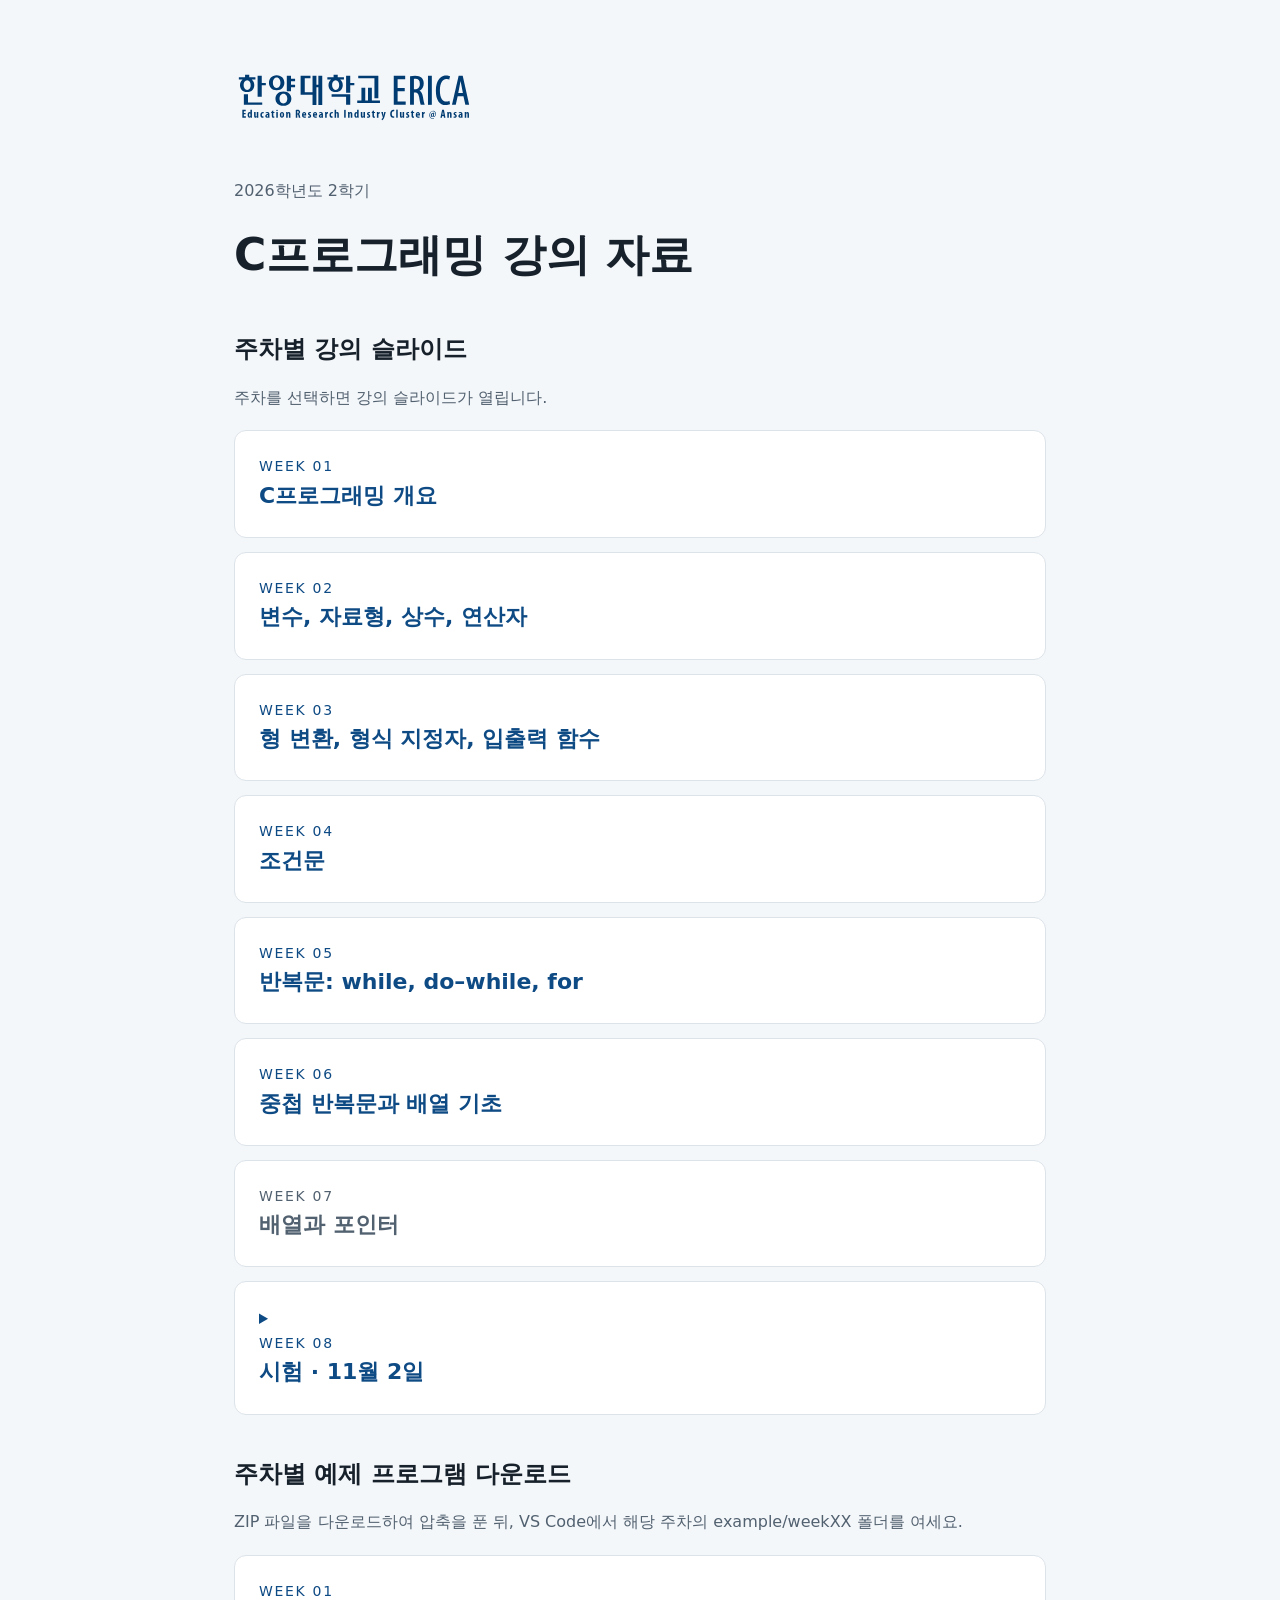
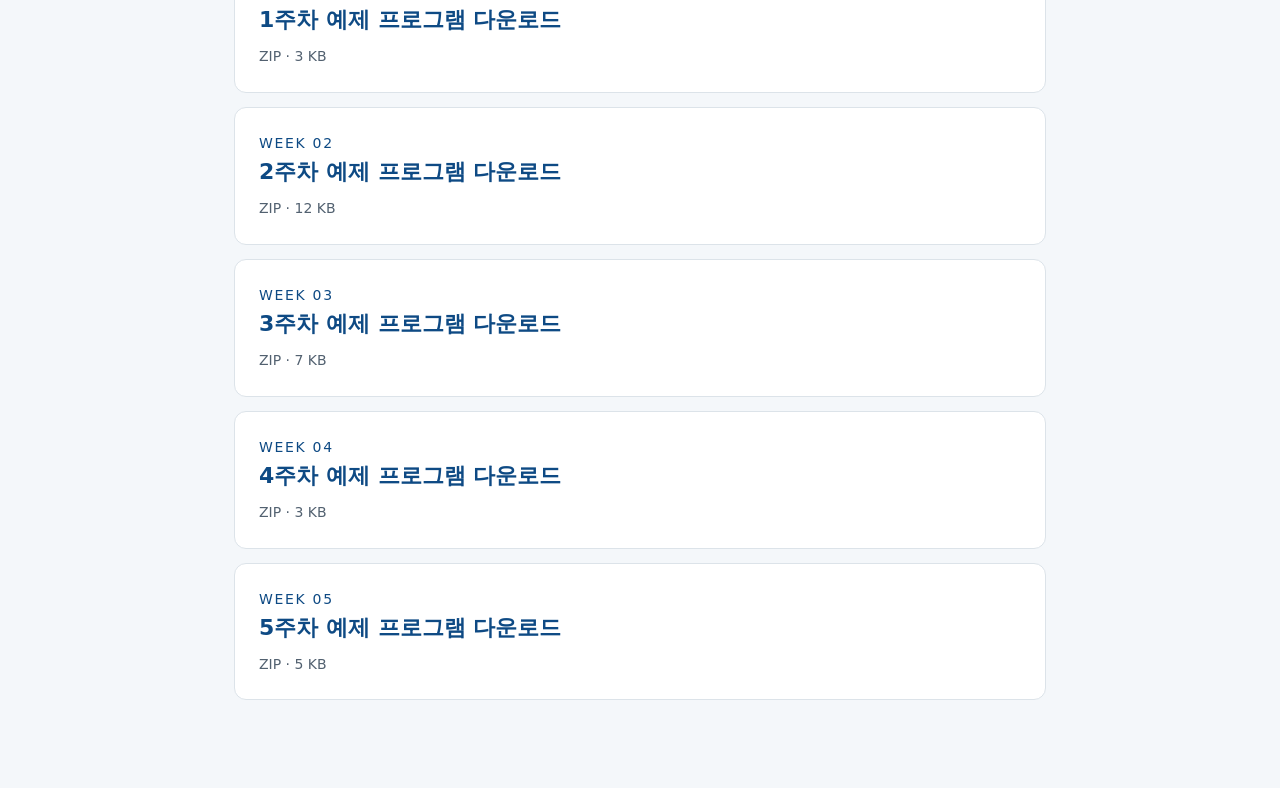
==== c-programming/index.html @ 9740628f "Publish C programming lectures through week 6" ====
<!doctype html>
<html lang="ko">
<head><meta charset="utf-8"><meta name="viewport" content="width=device-width, initial-scale=1"><title>2026학년도 2학기 C프로그래밍</title>
<style>
*{box-sizing:border-box}body{margin:0;background:#f4f7fa;color:#17212b;font-family:system-ui,sans-serif;line-height:1.6}main{max-width:860px;margin:0 auto;padding:72px 24px}img{max-width:240px;width:65%;margin-bottom:32px}h1{font-size:clamp(28px,5vw,44px);margin:8px 0}p{color:#526170}ul{list-style:none;padding:0;margin-top:36px}li{margin:14px 0}a{display:block;padding:24px;border:1px solid #dce3e9;border-radius:12px;background:white;color:#0e4a84;text-decoration:none}a:hover{border-color:#0e4a84}a:focus-visible{outline:3px solid #0e4a84;outline-offset:4px}a span{display:block;font-size:14px;letter-spacing:.12em}a strong{font-size:22px}
section{margin-top:40px}h2{font-size:24px;margin-bottom:10px}section ul{margin-top:20px}a small{display:block;color:#526170;margin-top:8px;font-size:14px}
</style></head>
<body><main><img src="./logo/HYU_logotype_ERICA_blue_kor_eng.svg" alt="한양대학교 ERICA"><p>2026학년도 2학기</p><h1>C프로그래밍 강의 자료</h1><section aria-labelledby="lectures-title"><h2 id="lectures-title">주차별 강의 슬라이드</h2><p>주차를 선택하면 강의 슬라이드가 열립니다.</p><ul><li><a href="./week01.html"><span>WEEK 01</span><strong>C프로그래밍 개요</strong></a></li>
<li><a href="./week02.html"><span>WEEK 02</span><strong>변수, 자료형, 상수, 연산자</strong></a></li>
<li><a href="./week03.html"><span>WEEK 03</span><strong>형 변환, 형식 지정자, 입출력 함수</strong></a></li>
<li><a href="./week04.html"><span>WEEK 04</span><strong>조건문</strong></a></li>
<li><a href="./week05.html"><span>WEEK 05</span><strong>반복문: while, do–while, for</strong></a></li>
<li><a href="./week06.html"><span>WEEK 06</span><strong>중첩 반복문과 배열 기초</strong></a></li><li class="upcoming-week"><div style="padding:24px;border:1px solid #dce3e9;border-radius:12px;background:white;color:#526170"><span style="display:block;font-size:14px;letter-spacing:.12em">WEEK 07</span><strong style="font-size:22px">배열과 포인터</strong></div></li>
<li class="upcoming-week"><details style="padding:24px;border:1px solid #dce3e9;border-radius:12px;background:white;color:#0e4a84"><summary style="cursor:pointer"><span style="display:block;font-size:14px;letter-spacing:.12em">WEEK 08</span><strong style="font-size:22px">시험 · 11월 2일</strong></summary><p style="margin:16px 0 0">시간: 2시 30분<br>장소: 1공학관 202호</p></details></li></ul></section><section aria-labelledby="examples-title"><h2 id="examples-title">주차별 예제 프로그램 다운로드</h2><p>ZIP 파일을 다운로드하여 압축을 푼 뒤, VS Code에서 해당 주차의 example/weekXX 폴더를 여세요.</p><ul><li><a href="./downloads/week01-examples.zip" download><span>WEEK 01</span><strong>1주차 예제 프로그램 다운로드</strong><small>ZIP · 3 KB</small></a></li>
<li><a href="./downloads/week02-examples.zip" download><span>WEEK 02</span><strong>2주차 예제 프로그램 다운로드</strong><small>ZIP · 12 KB</small></a></li>
<li><a href="./downloads/week03-examples.zip" download><span>WEEK 03</span><strong>3주차 예제 프로그램 다운로드</strong><small>ZIP · 7 KB</small></a></li>
<li><a href="./downloads/week04-examples.zip" download><span>WEEK 04</span><strong>4주차 예제 프로그램 다운로드</strong><small>ZIP · 3 KB</small></a></li>
<li><a href="./downloads/week05-examples.zip" download><span>WEEK 05</span><strong>5주차 예제 프로그램 다운로드</strong><small>ZIP · 5 KB</small></a></li></ul></section></main></body></html>
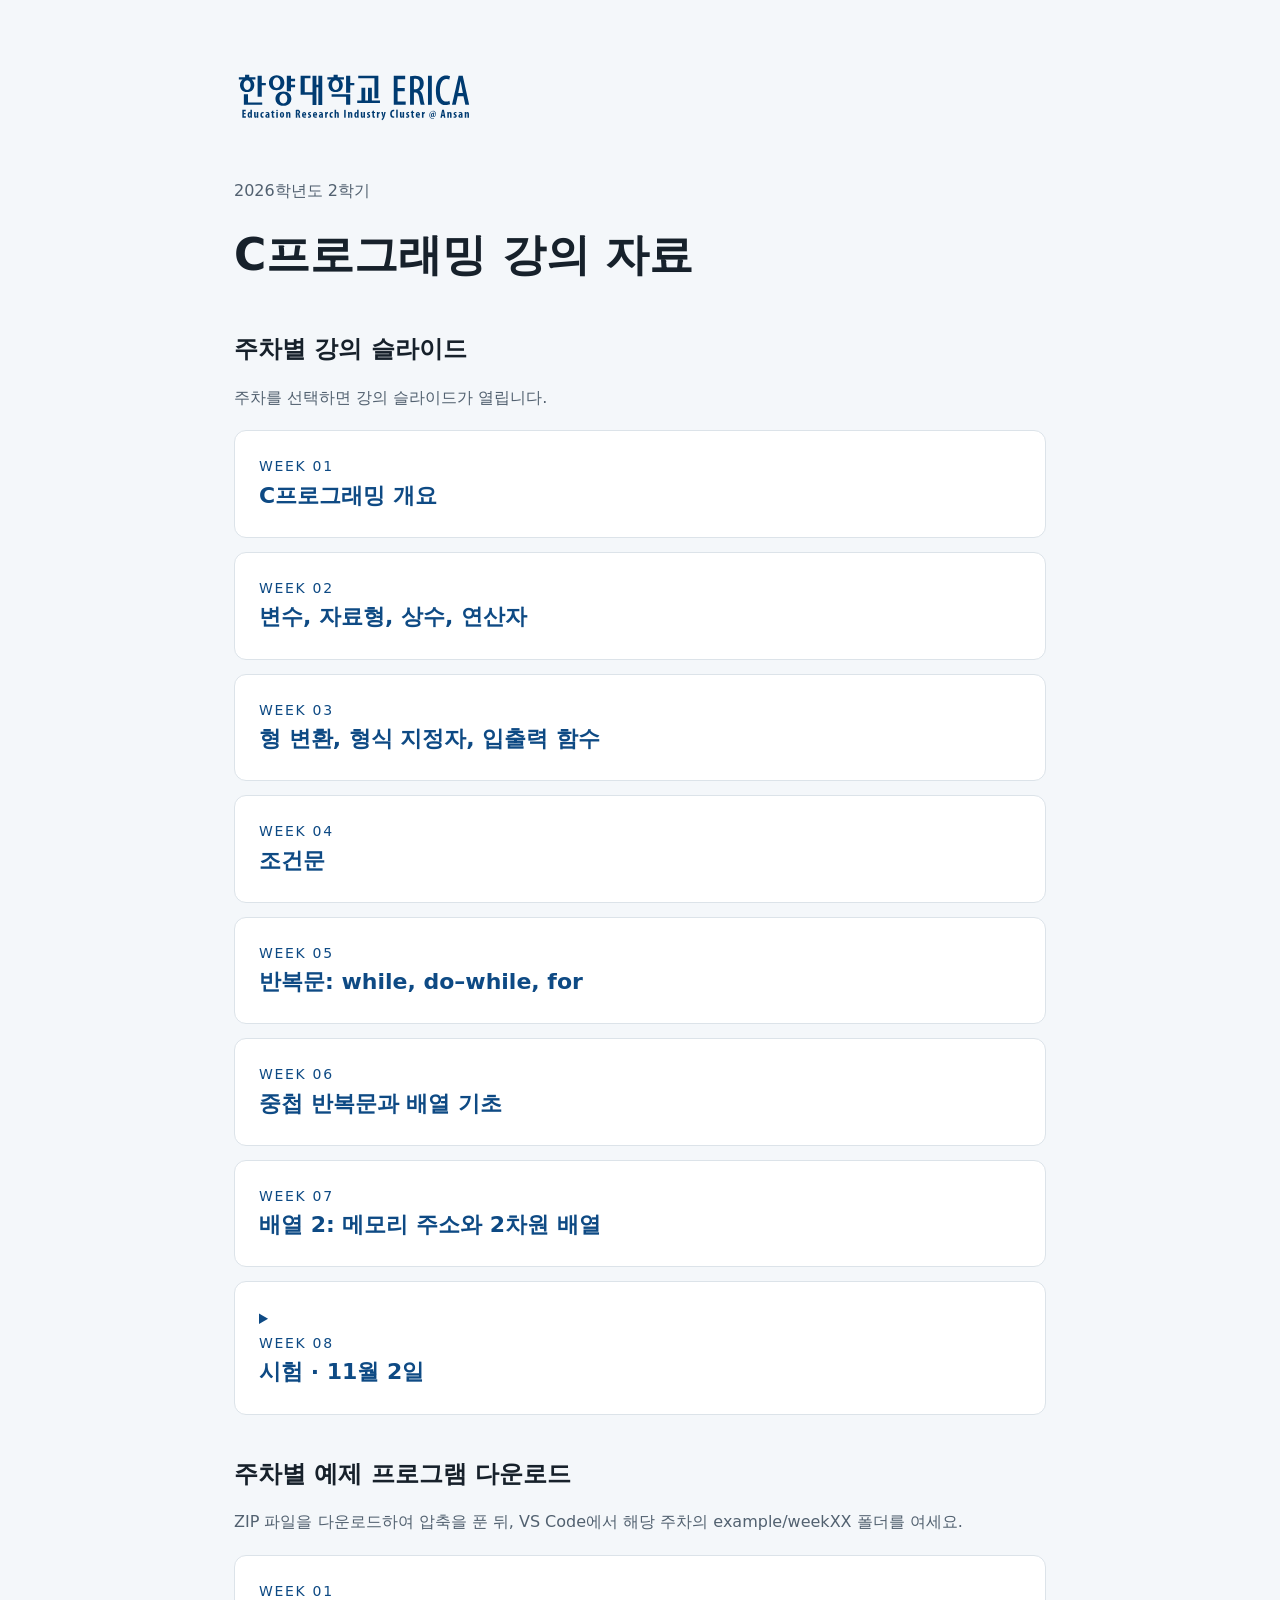
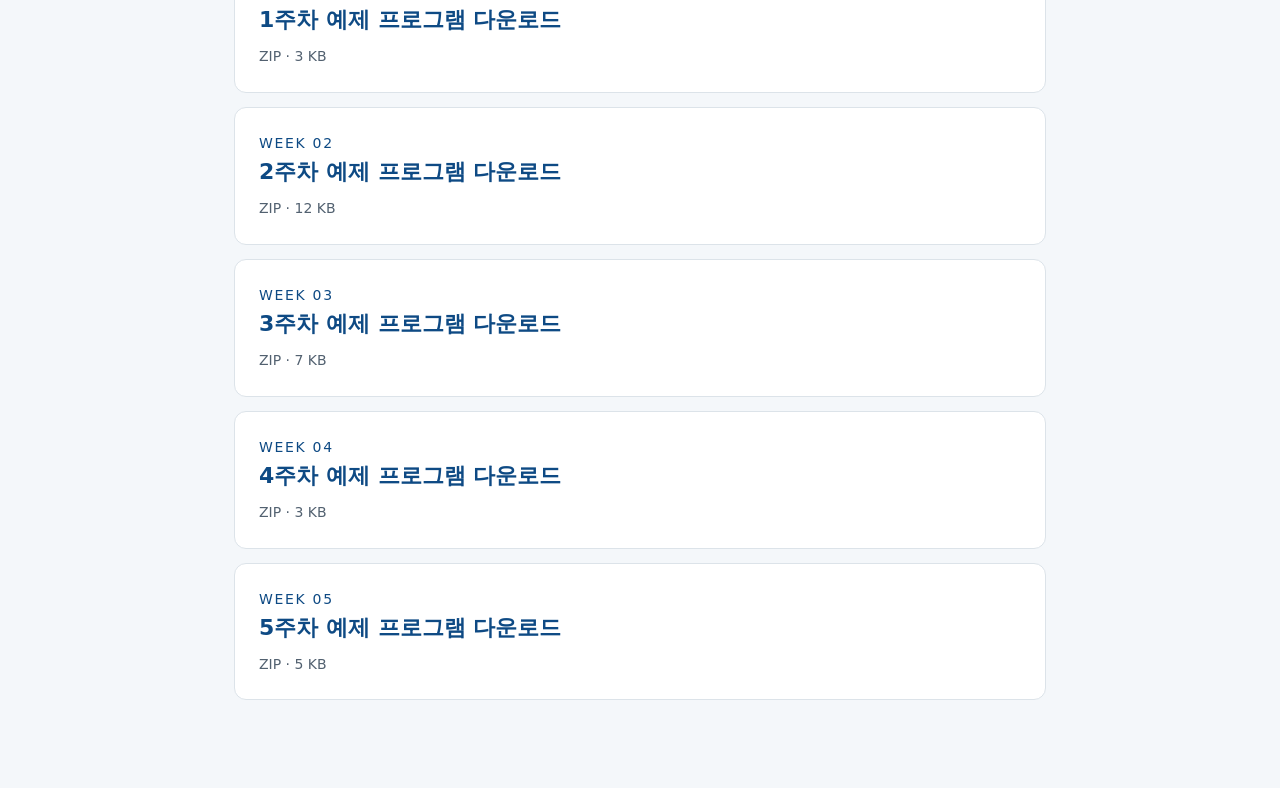
==== commit 6cb68cc8: "Publish week 7 arrays and robot simulations" ====
--- a/c-programming/index.html
+++ b/c-programming/index.html
@@ -10,9 +10,9 @@
 <li><a href="./week03.html"><span>WEEK 03</span><strong>형 변환, 형식 지정자, 입출력 함수</strong></a></li>
 <li><a href="./week04.html"><span>WEEK 04</span><strong>조건문</strong></a></li>
 <li><a href="./week05.html"><span>WEEK 05</span><strong>반복문: while, do–while, for</strong></a></li>
-<li><a href="./week06.html"><span>WEEK 06</span><strong>중첩 반복문과 배열 기초</strong></a></li><li class="upcoming-week"><div style="padding:24px;border:1px solid #dce3e9;border-radius:12px;background:white;color:#526170"><span style="display:block;font-size:14px;letter-spacing:.12em">WEEK 07</span><strong style="font-size:22px">배열과 포인터</strong></div></li>
+<li><a href="./week06.html"><span>WEEK 06</span><strong>중첩 반복문과 배열 기초</strong></a></li><li><a href="./week07.html"><span>WEEK 07</span><strong>배열 2: 메모리 주소와 2차원 배열</strong></a></li>
 <li class="upcoming-week"><details style="padding:24px;border:1px solid #dce3e9;border-radius:12px;background:white;color:#0e4a84"><summary style="cursor:pointer"><span style="display:block;font-size:14px;letter-spacing:.12em">WEEK 08</span><strong style="font-size:22px">시험 · 11월 2일</strong></summary><p style="margin:16px 0 0">시간: 2시 30분<br>장소: 1공학관 202호</p></details></li></ul></section><section aria-labelledby="examples-title"><h2 id="examples-title">주차별 예제 프로그램 다운로드</h2><p>ZIP 파일을 다운로드하여 압축을 푼 뒤, VS Code에서 해당 주차의 example/weekXX 폴더를 여세요.</p><ul><li><a href="./downloads/week01-examples.zip" download><span>WEEK 01</span><strong>1주차 예제 프로그램 다운로드</strong><small>ZIP · 3 KB</small></a></li>
 <li><a href="./downloads/week02-examples.zip" download><span>WEEK 02</span><strong>2주차 예제 프로그램 다운로드</strong><small>ZIP · 12 KB</small></a></li>
 <li><a href="./downloads/week03-examples.zip" download><span>WEEK 03</span><strong>3주차 예제 프로그램 다운로드</strong><small>ZIP · 7 KB</small></a></li>
 <li><a href="./downloads/week04-examples.zip" download><span>WEEK 04</span><strong>4주차 예제 프로그램 다운로드</strong><small>ZIP · 3 KB</small></a></li>
-<li><a href="./downloads/week05-examples.zip" download><span>WEEK 05</span><strong>5주차 예제 프로그램 다운로드</strong><small>ZIP · 5 KB</small></a></li></ul></section></main></body></html>+<li><a href="./downloads/week05-examples.zip" download><span>WEEK 05</span><strong>5주차 예제 프로그램 다운로드</strong><small>ZIP · 5 KB</small></a></li></ul></section></main></body></html>
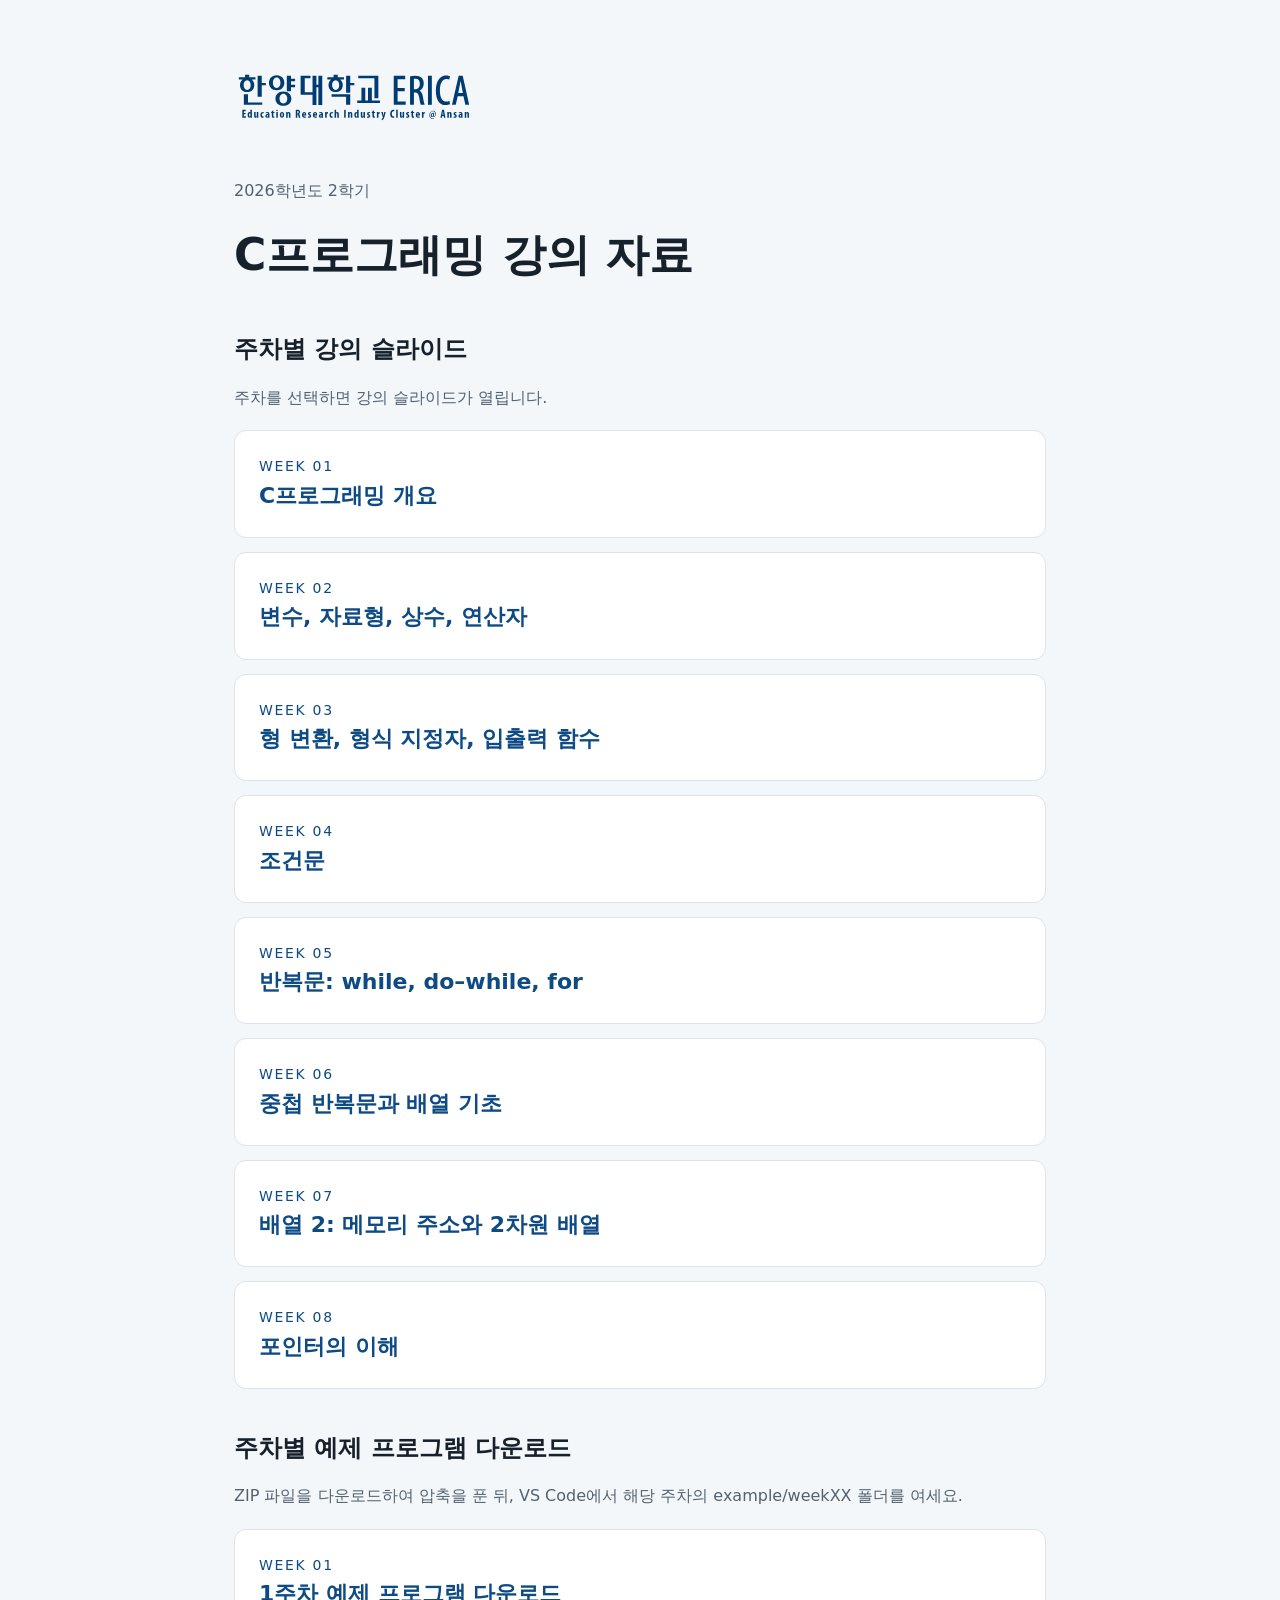
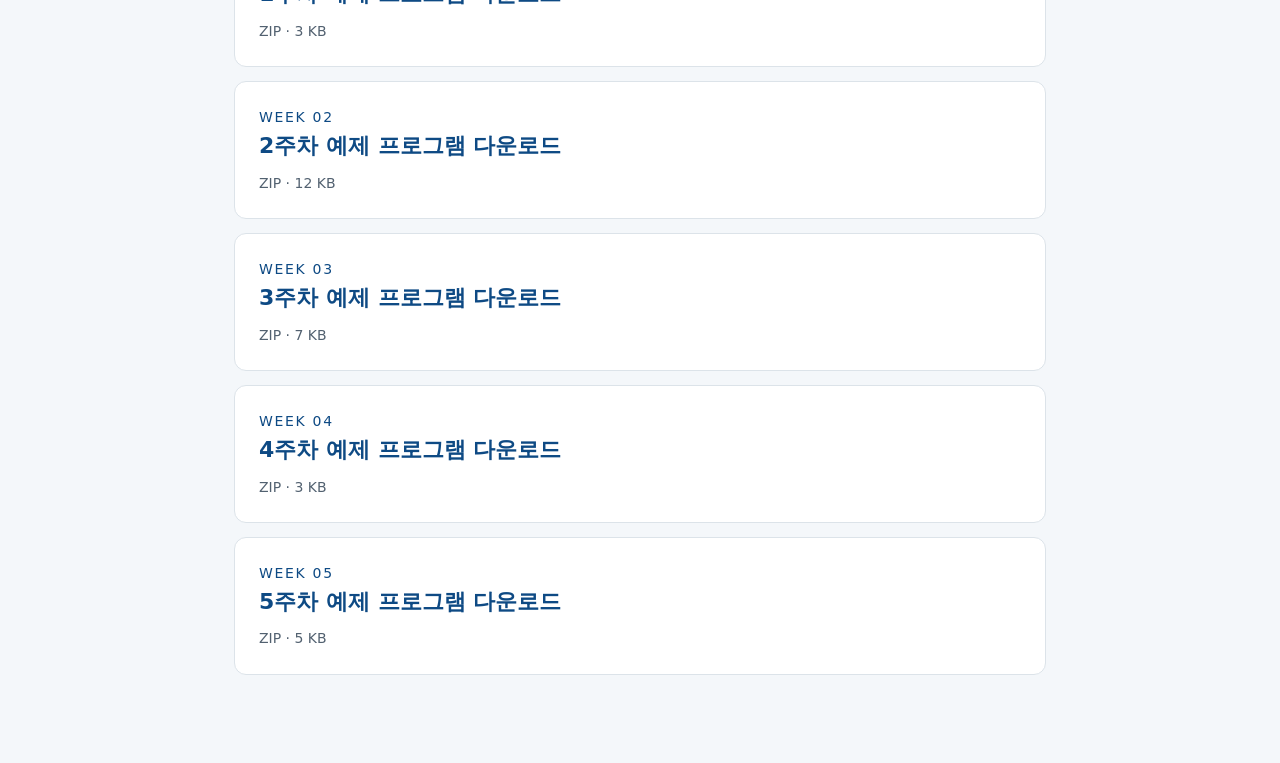
==== commit 183e60e1: "Publish Week08 pointer lecture in light theme" ====
--- a/c-programming/index.html
+++ b/c-programming/index.html
@@ -11,7 +11,7 @@
 <li><a href="./week04.html"><span>WEEK 04</span><strong>조건문</strong></a></li>
 <li><a href="./week05.html"><span>WEEK 05</span><strong>반복문: while, do–while, for</strong></a></li>
 <li><a href="./week06.html"><span>WEEK 06</span><strong>중첩 반복문과 배열 기초</strong></a></li><li><a href="./week07.html"><span>WEEK 07</span><strong>배열 2: 메모리 주소와 2차원 배열</strong></a></li>
-<li class="upcoming-week"><details style="padding:24px;border:1px solid #dce3e9;border-radius:12px;background:white;color:#0e4a84"><summary style="cursor:pointer"><span style="display:block;font-size:14px;letter-spacing:.12em">WEEK 08</span><strong style="font-size:22px">시험 · 11월 2일</strong></summary><p style="margin:16px 0 0">시간: 2시 30분<br>장소: 1공학관 202호</p></details></li></ul></section><section aria-labelledby="examples-title"><h2 id="examples-title">주차별 예제 프로그램 다운로드</h2><p>ZIP 파일을 다운로드하여 압축을 푼 뒤, VS Code에서 해당 주차의 example/weekXX 폴더를 여세요.</p><ul><li><a href="./downloads/week01-examples.zip" download><span>WEEK 01</span><strong>1주차 예제 프로그램 다운로드</strong><small>ZIP · 3 KB</small></a></li>
+<li><a href="./week08.html"><span>WEEK 08</span><strong>포인터의 이해</strong></a></li></ul></section><section aria-labelledby="examples-title"><h2 id="examples-title">주차별 예제 프로그램 다운로드</h2><p>ZIP 파일을 다운로드하여 압축을 푼 뒤, VS Code에서 해당 주차의 example/weekXX 폴더를 여세요.</p><ul><li><a href="./downloads/week01-examples.zip" download><span>WEEK 01</span><strong>1주차 예제 프로그램 다운로드</strong><small>ZIP · 3 KB</small></a></li>
 <li><a href="./downloads/week02-examples.zip" download><span>WEEK 02</span><strong>2주차 예제 프로그램 다운로드</strong><small>ZIP · 12 KB</small></a></li>
 <li><a href="./downloads/week03-examples.zip" download><span>WEEK 03</span><strong>3주차 예제 프로그램 다운로드</strong><small>ZIP · 7 KB</small></a></li>
 <li><a href="./downloads/week04-examples.zip" download><span>WEEK 04</span><strong>4주차 예제 프로그램 다운로드</strong><small>ZIP · 3 KB</small></a></li>
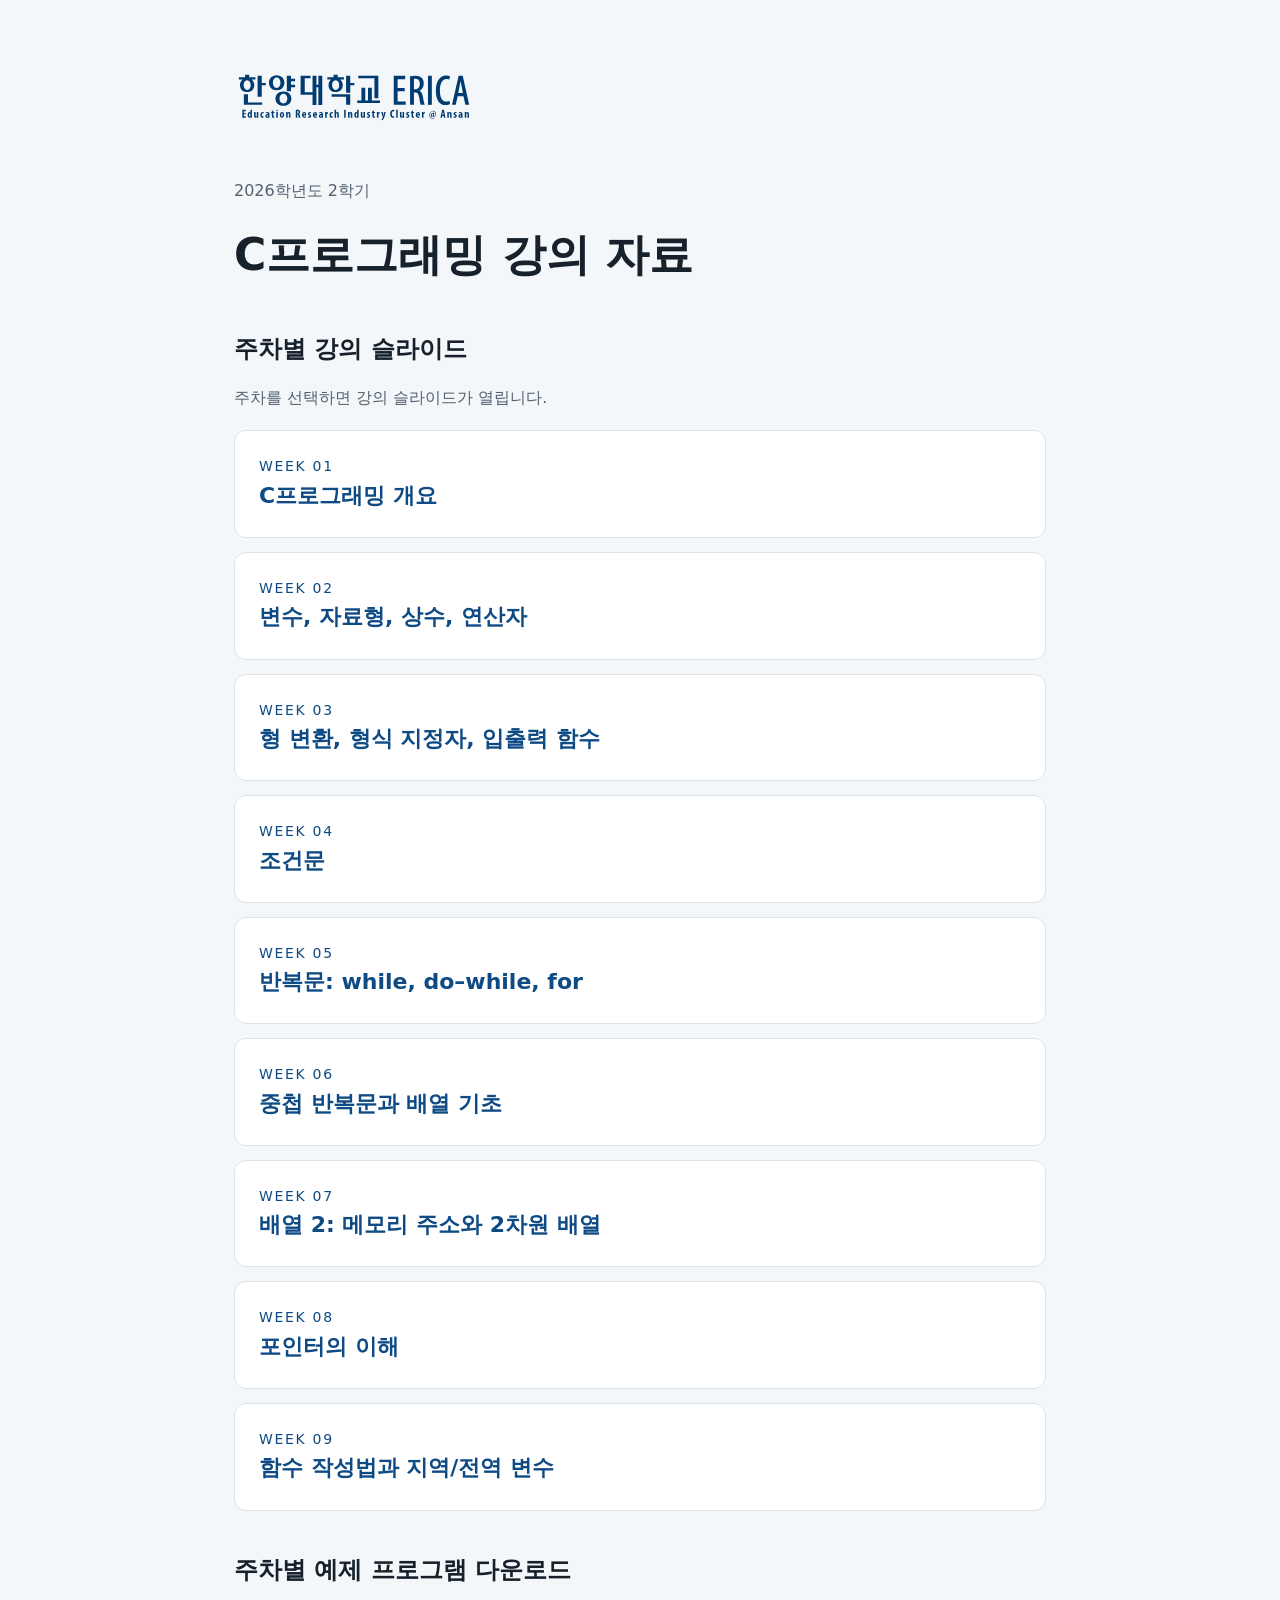
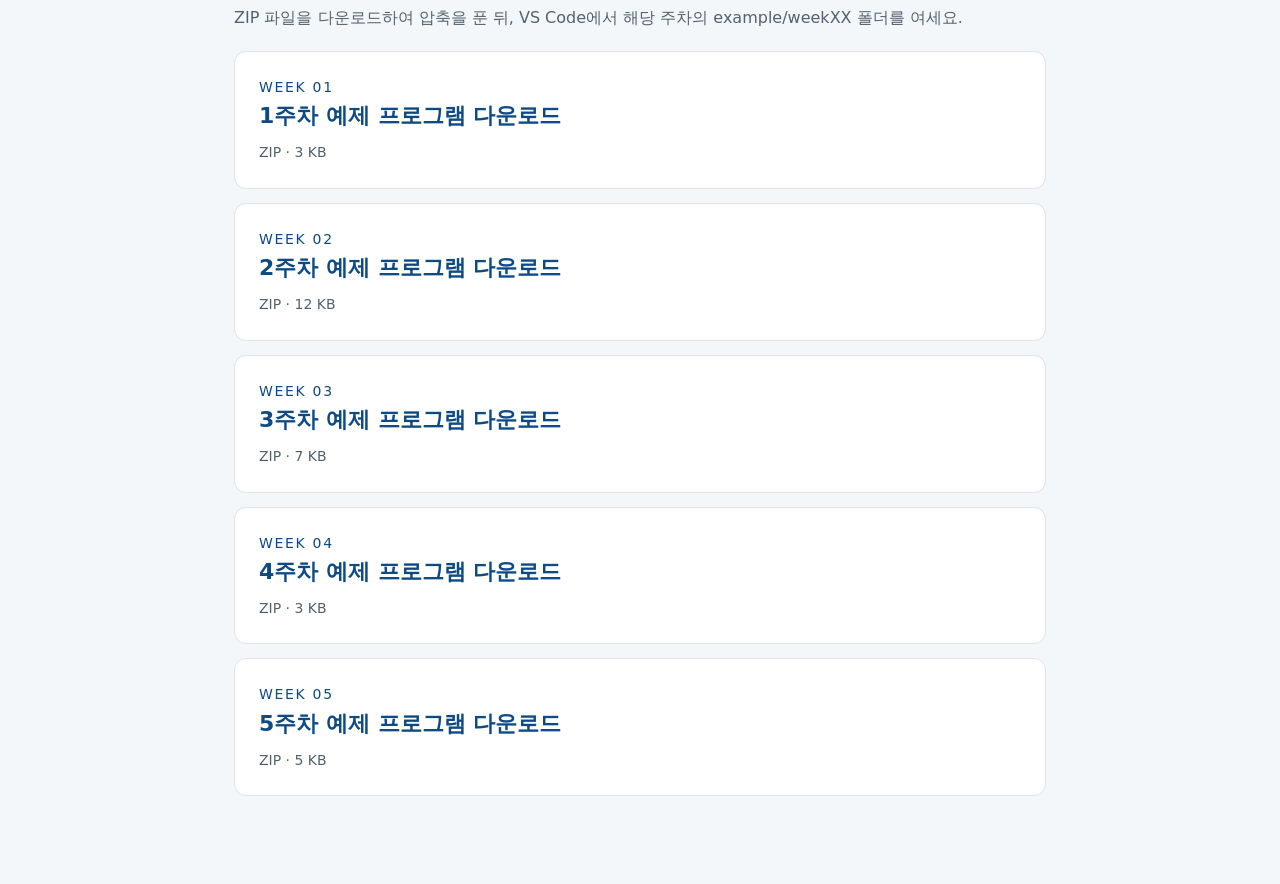
==== commit 7e646ff6: "Publish Week 09 functions and variable scope lecture" ====
--- a/c-programming/index.html
+++ b/c-programming/index.html
@@ -11,7 +11,7 @@
 <li><a href="./week04.html"><span>WEEK 04</span><strong>조건문</strong></a></li>
 <li><a href="./week05.html"><span>WEEK 05</span><strong>반복문: while, do–while, for</strong></a></li>
 <li><a href="./week06.html"><span>WEEK 06</span><strong>중첩 반복문과 배열 기초</strong></a></li><li><a href="./week07.html"><span>WEEK 07</span><strong>배열 2: 메모리 주소와 2차원 배열</strong></a></li>
-<li><a href="./week08.html"><span>WEEK 08</span><strong>포인터의 이해</strong></a></li></ul></section><section aria-labelledby="examples-title"><h2 id="examples-title">주차별 예제 프로그램 다운로드</h2><p>ZIP 파일을 다운로드하여 압축을 푼 뒤, VS Code에서 해당 주차의 example/weekXX 폴더를 여세요.</p><ul><li><a href="./downloads/week01-examples.zip" download><span>WEEK 01</span><strong>1주차 예제 프로그램 다운로드</strong><small>ZIP · 3 KB</small></a></li>
+<li><a href="./week08.html"><span>WEEK 08</span><strong>포인터의 이해</strong></a></li><li><a href="./week09.html"><span>WEEK 09</span><strong>함수 작성법과 지역/전역 변수</strong></a></li></ul></section><section aria-labelledby="examples-title"><h2 id="examples-title">주차별 예제 프로그램 다운로드</h2><p>ZIP 파일을 다운로드하여 압축을 푼 뒤, VS Code에서 해당 주차의 example/weekXX 폴더를 여세요.</p><ul><li><a href="./downloads/week01-examples.zip" download><span>WEEK 01</span><strong>1주차 예제 프로그램 다운로드</strong><small>ZIP · 3 KB</small></a></li>
 <li><a href="./downloads/week02-examples.zip" download><span>WEEK 02</span><strong>2주차 예제 프로그램 다운로드</strong><small>ZIP · 12 KB</small></a></li>
 <li><a href="./downloads/week03-examples.zip" download><span>WEEK 03</span><strong>3주차 예제 프로그램 다운로드</strong><small>ZIP · 7 KB</small></a></li>
 <li><a href="./downloads/week04-examples.zip" download><span>WEEK 04</span><strong>4주차 예제 프로그램 다운로드</strong><small>ZIP · 3 KB</small></a></li>
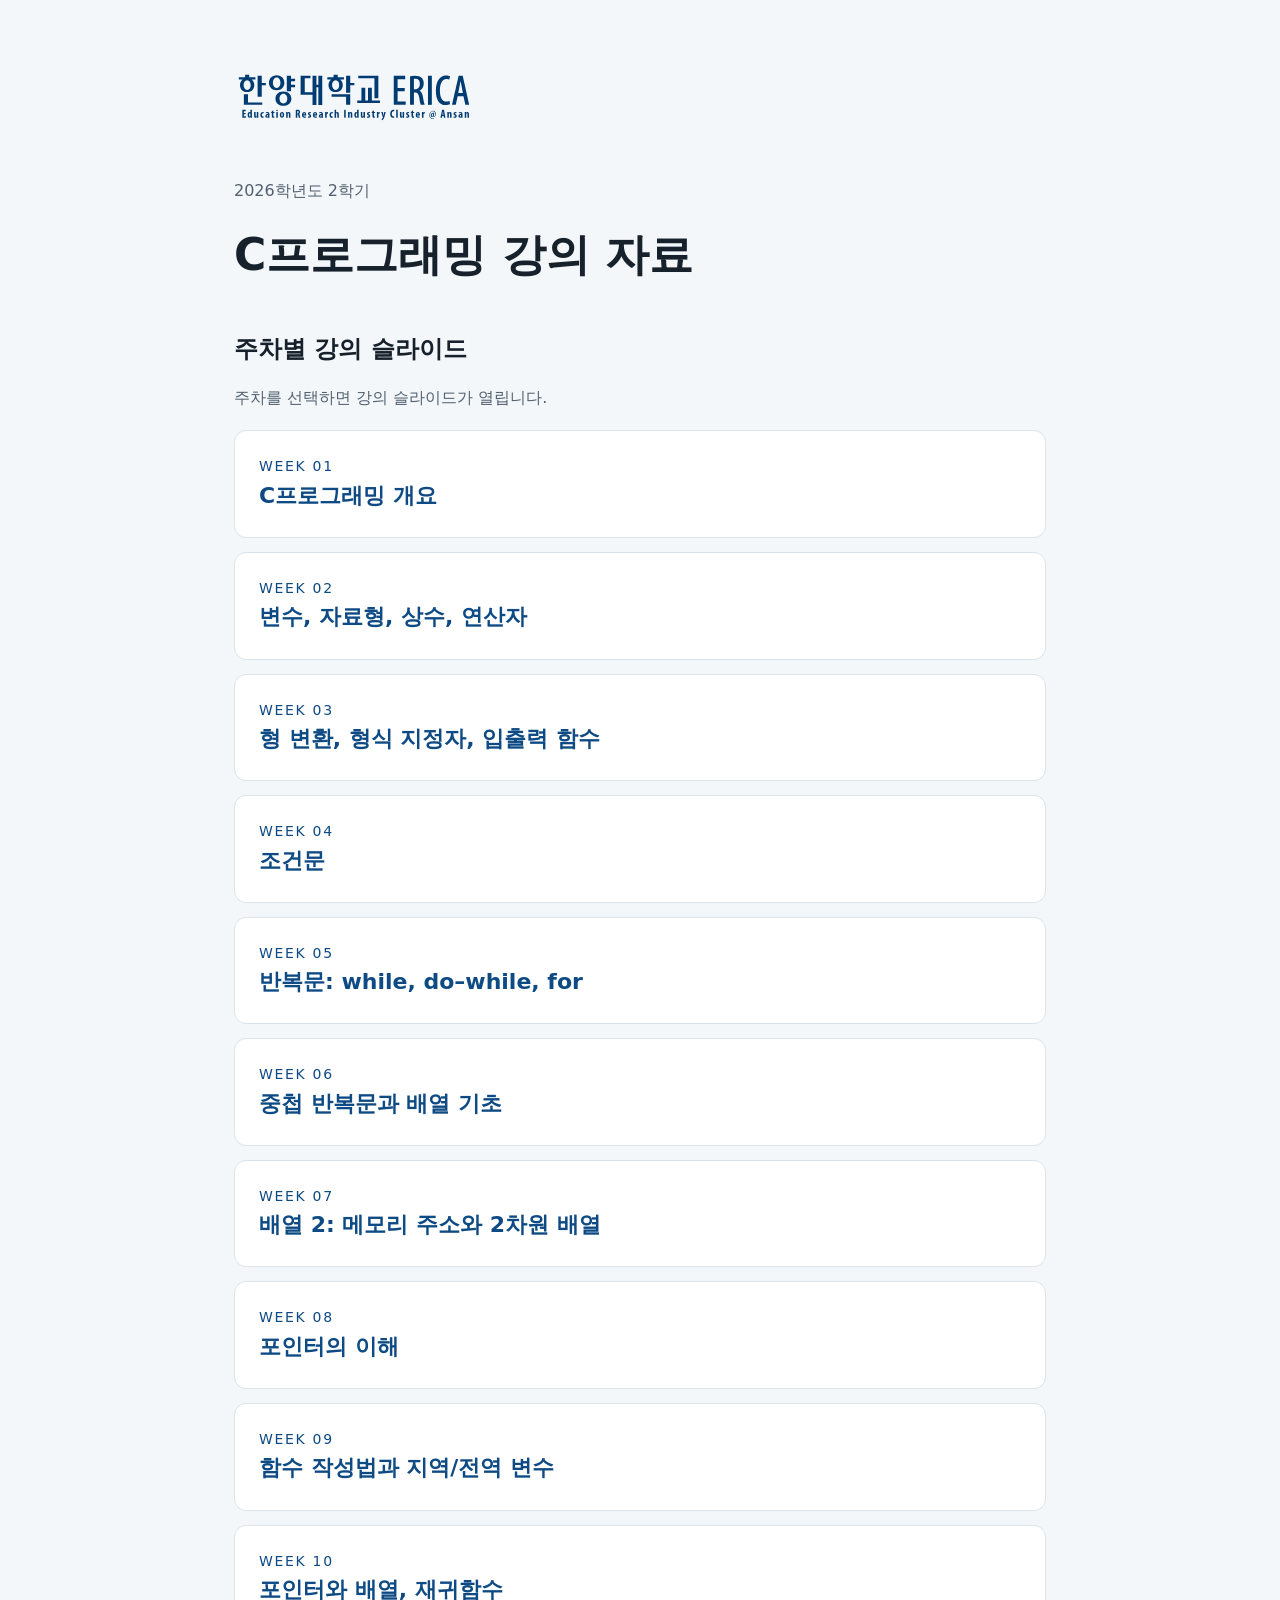
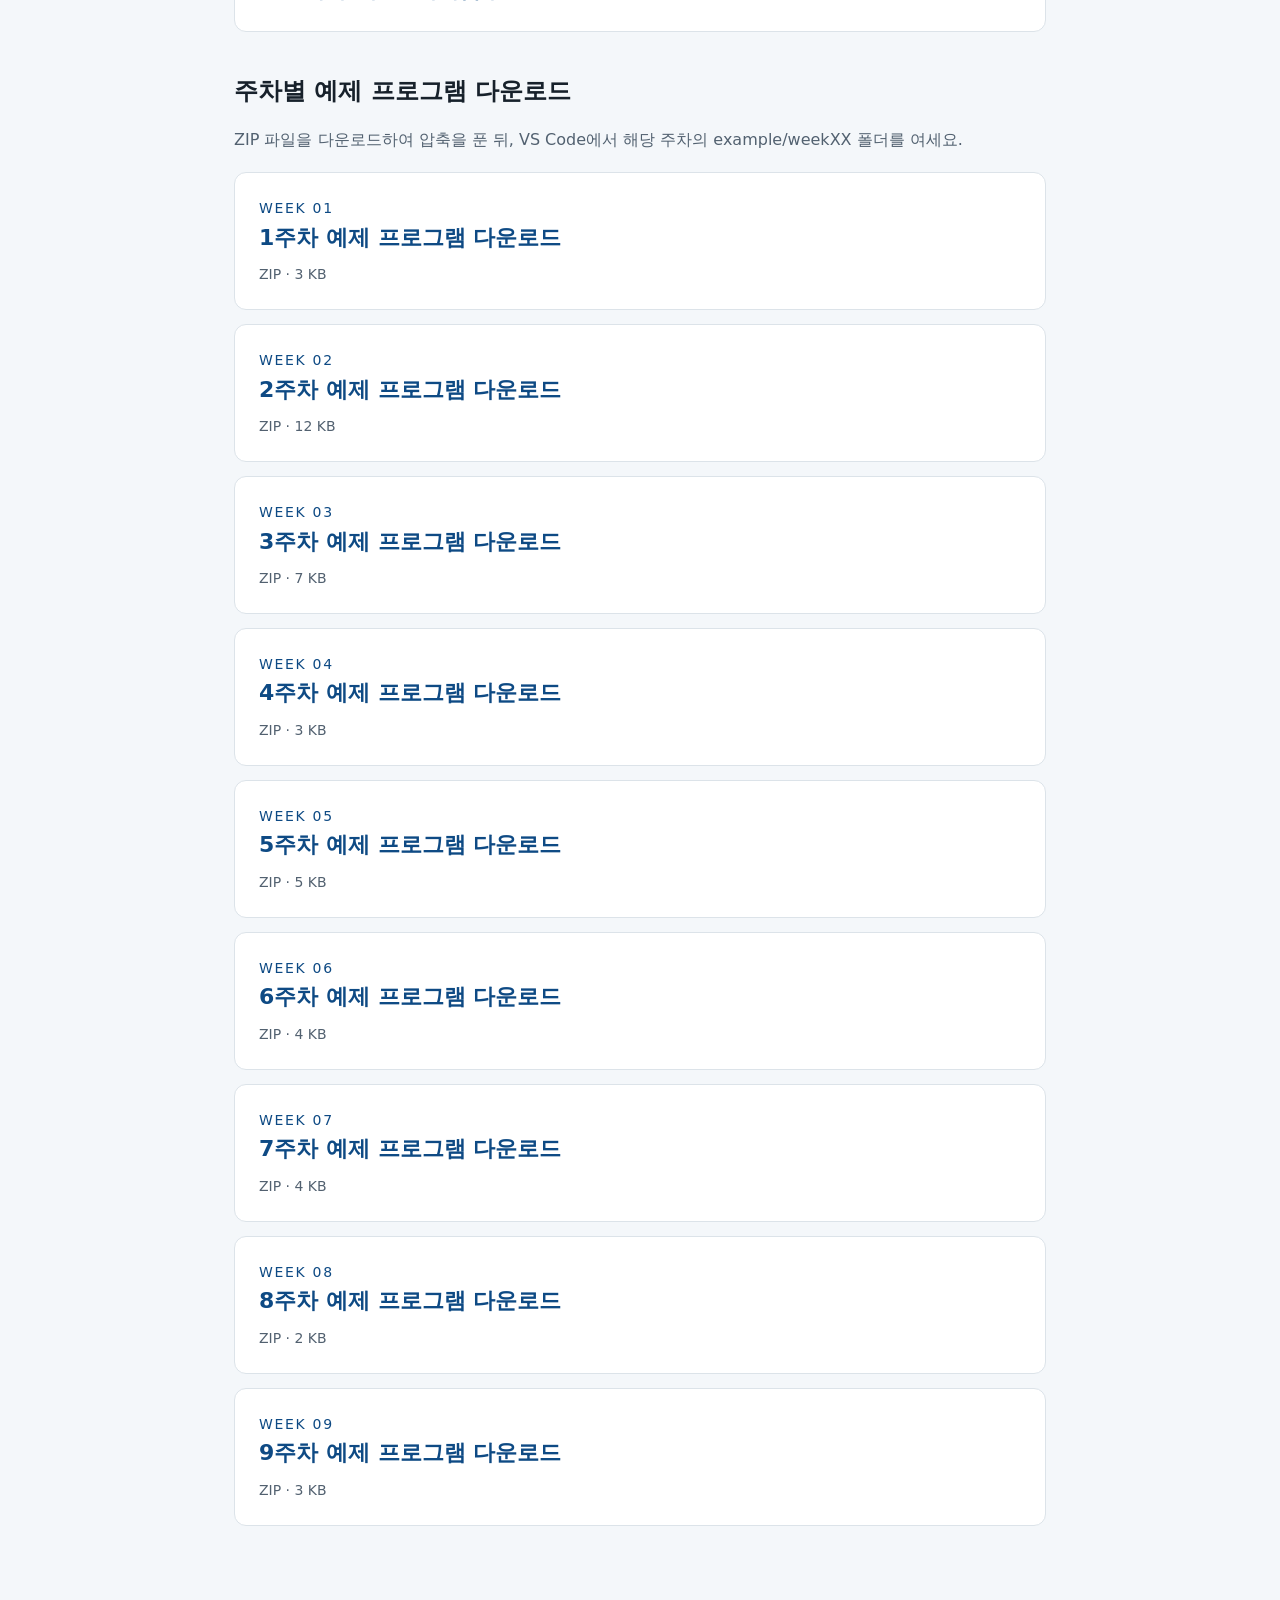
==== commit 6f50e251: "Publish Week 10 and Week 06-09 examples" ====
--- a/c-programming/index.html
+++ b/c-programming/index.html
@@ -11,8 +11,12 @@
 <li><a href="./week04.html"><span>WEEK 04</span><strong>조건문</strong></a></li>
 <li><a href="./week05.html"><span>WEEK 05</span><strong>반복문: while, do–while, for</strong></a></li>
 <li><a href="./week06.html"><span>WEEK 06</span><strong>중첩 반복문과 배열 기초</strong></a></li><li><a href="./week07.html"><span>WEEK 07</span><strong>배열 2: 메모리 주소와 2차원 배열</strong></a></li>
-<li><a href="./week08.html"><span>WEEK 08</span><strong>포인터의 이해</strong></a></li><li><a href="./week09.html"><span>WEEK 09</span><strong>함수 작성법과 지역/전역 변수</strong></a></li></ul></section><section aria-labelledby="examples-title"><h2 id="examples-title">주차별 예제 프로그램 다운로드</h2><p>ZIP 파일을 다운로드하여 압축을 푼 뒤, VS Code에서 해당 주차의 example/weekXX 폴더를 여세요.</p><ul><li><a href="./downloads/week01-examples.zip" download><span>WEEK 01</span><strong>1주차 예제 프로그램 다운로드</strong><small>ZIP · 3 KB</small></a></li>
+<li><a href="./week08.html"><span>WEEK 08</span><strong>포인터의 이해</strong></a></li><li><a href="./week09.html"><span>WEEK 09</span><strong>함수 작성법과 지역/전역 변수</strong></a></li><li><a href="./week10.html"><span>WEEK 10</span><strong>포인터와 배열, 재귀함수</strong></a></li></ul></section><section aria-labelledby="examples-title"><h2 id="examples-title">주차별 예제 프로그램 다운로드</h2><p>ZIP 파일을 다운로드하여 압축을 푼 뒤, VS Code에서 해당 주차의 example/weekXX 폴더를 여세요.</p><ul><li><a href="./downloads/week01-examples.zip" download><span>WEEK 01</span><strong>1주차 예제 프로그램 다운로드</strong><small>ZIP · 3 KB</small></a></li>
 <li><a href="./downloads/week02-examples.zip" download><span>WEEK 02</span><strong>2주차 예제 프로그램 다운로드</strong><small>ZIP · 12 KB</small></a></li>
 <li><a href="./downloads/week03-examples.zip" download><span>WEEK 03</span><strong>3주차 예제 프로그램 다운로드</strong><small>ZIP · 7 KB</small></a></li>
 <li><a href="./downloads/week04-examples.zip" download><span>WEEK 04</span><strong>4주차 예제 프로그램 다운로드</strong><small>ZIP · 3 KB</small></a></li>
-<li><a href="./downloads/week05-examples.zip" download><span>WEEK 05</span><strong>5주차 예제 프로그램 다운로드</strong><small>ZIP · 5 KB</small></a></li></ul></section></main></body></html>
+<li><a href="./downloads/week05-examples.zip" download><span>WEEK 05</span><strong>5주차 예제 프로그램 다운로드</strong><small>ZIP · 5 KB</small></a></li>
+<li><a href="./downloads/week06-examples.zip" download><span>WEEK 06</span><strong>6주차 예제 프로그램 다운로드</strong><small>ZIP · 4 KB</small></a></li>
+<li><a href="./downloads/week07-examples.zip" download><span>WEEK 07</span><strong>7주차 예제 프로그램 다운로드</strong><small>ZIP · 4 KB</small></a></li>
+<li><a href="./downloads/week08-examples.zip" download><span>WEEK 08</span><strong>8주차 예제 프로그램 다운로드</strong><small>ZIP · 2 KB</small></a></li>
+<li><a href="./downloads/week09-examples.zip" download><span>WEEK 09</span><strong>9주차 예제 프로그램 다운로드</strong><small>ZIP · 3 KB</small></a></li></ul></section></main></body></html>
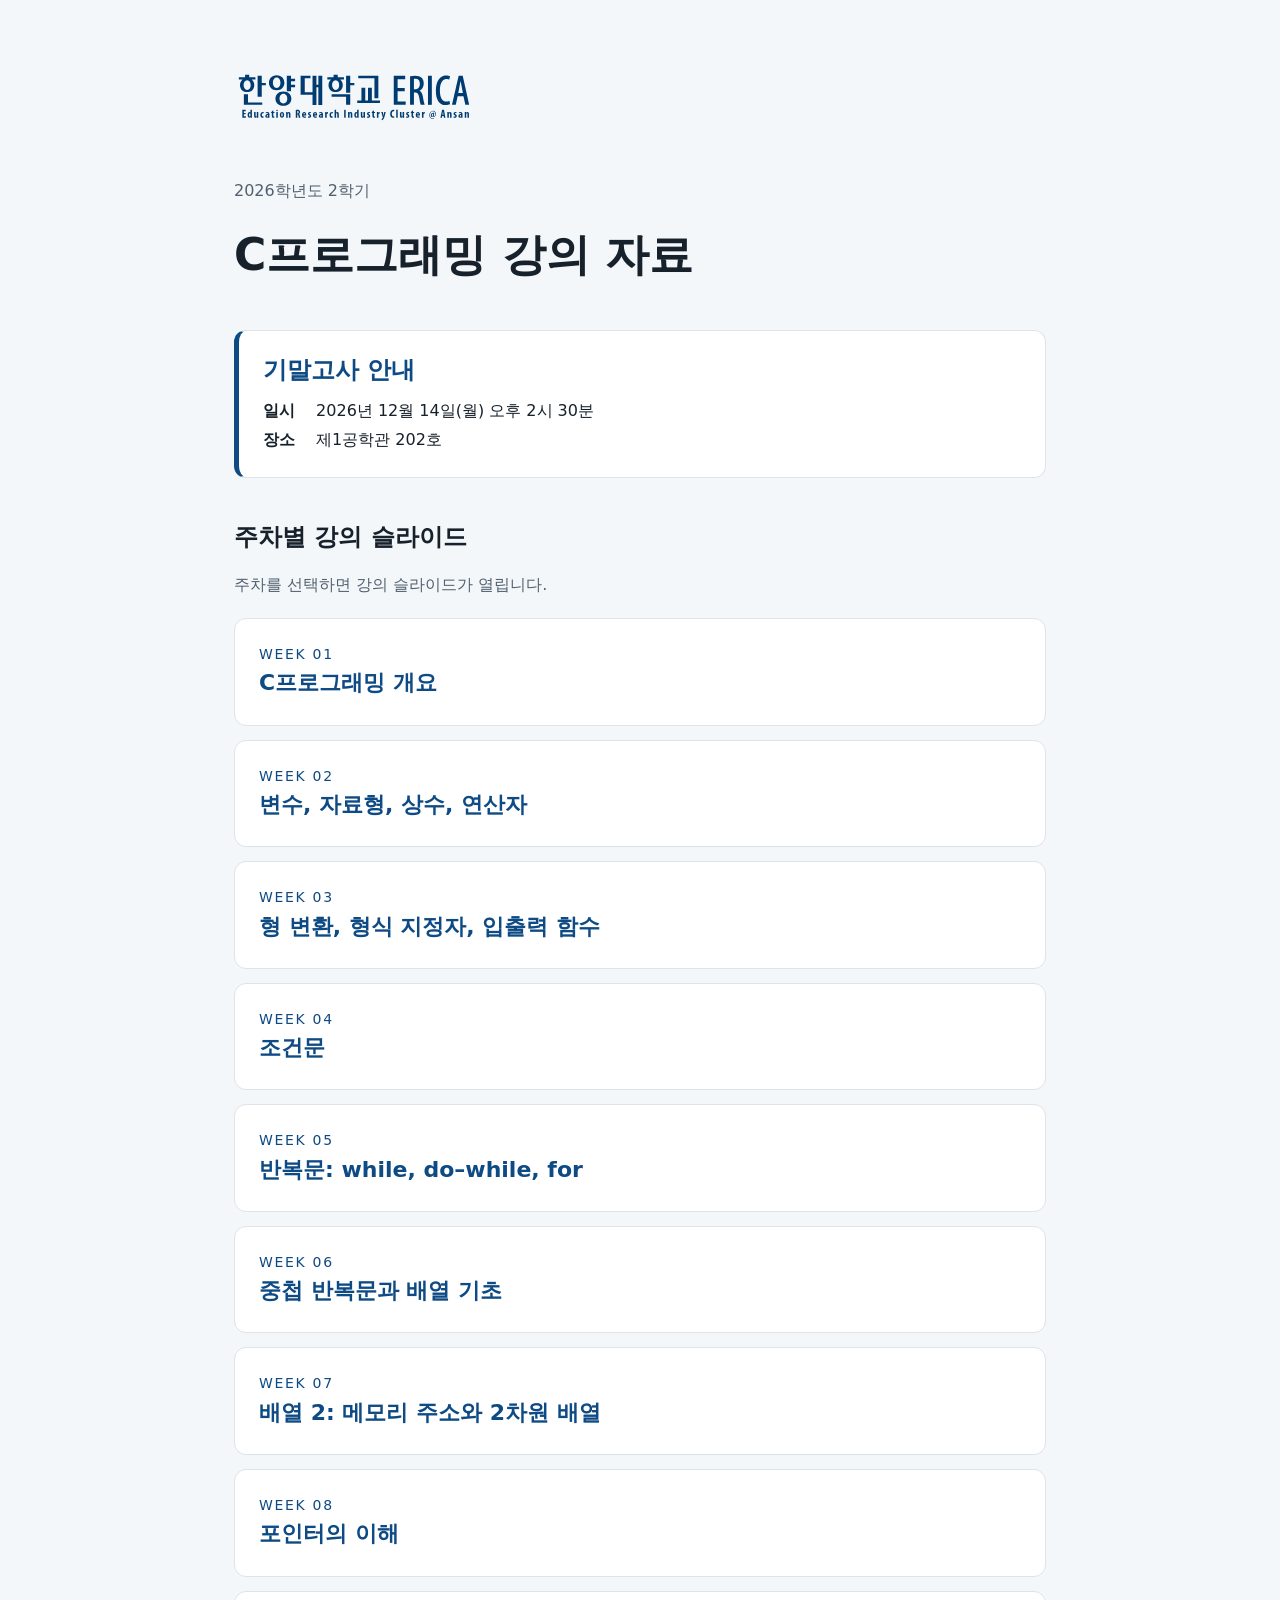
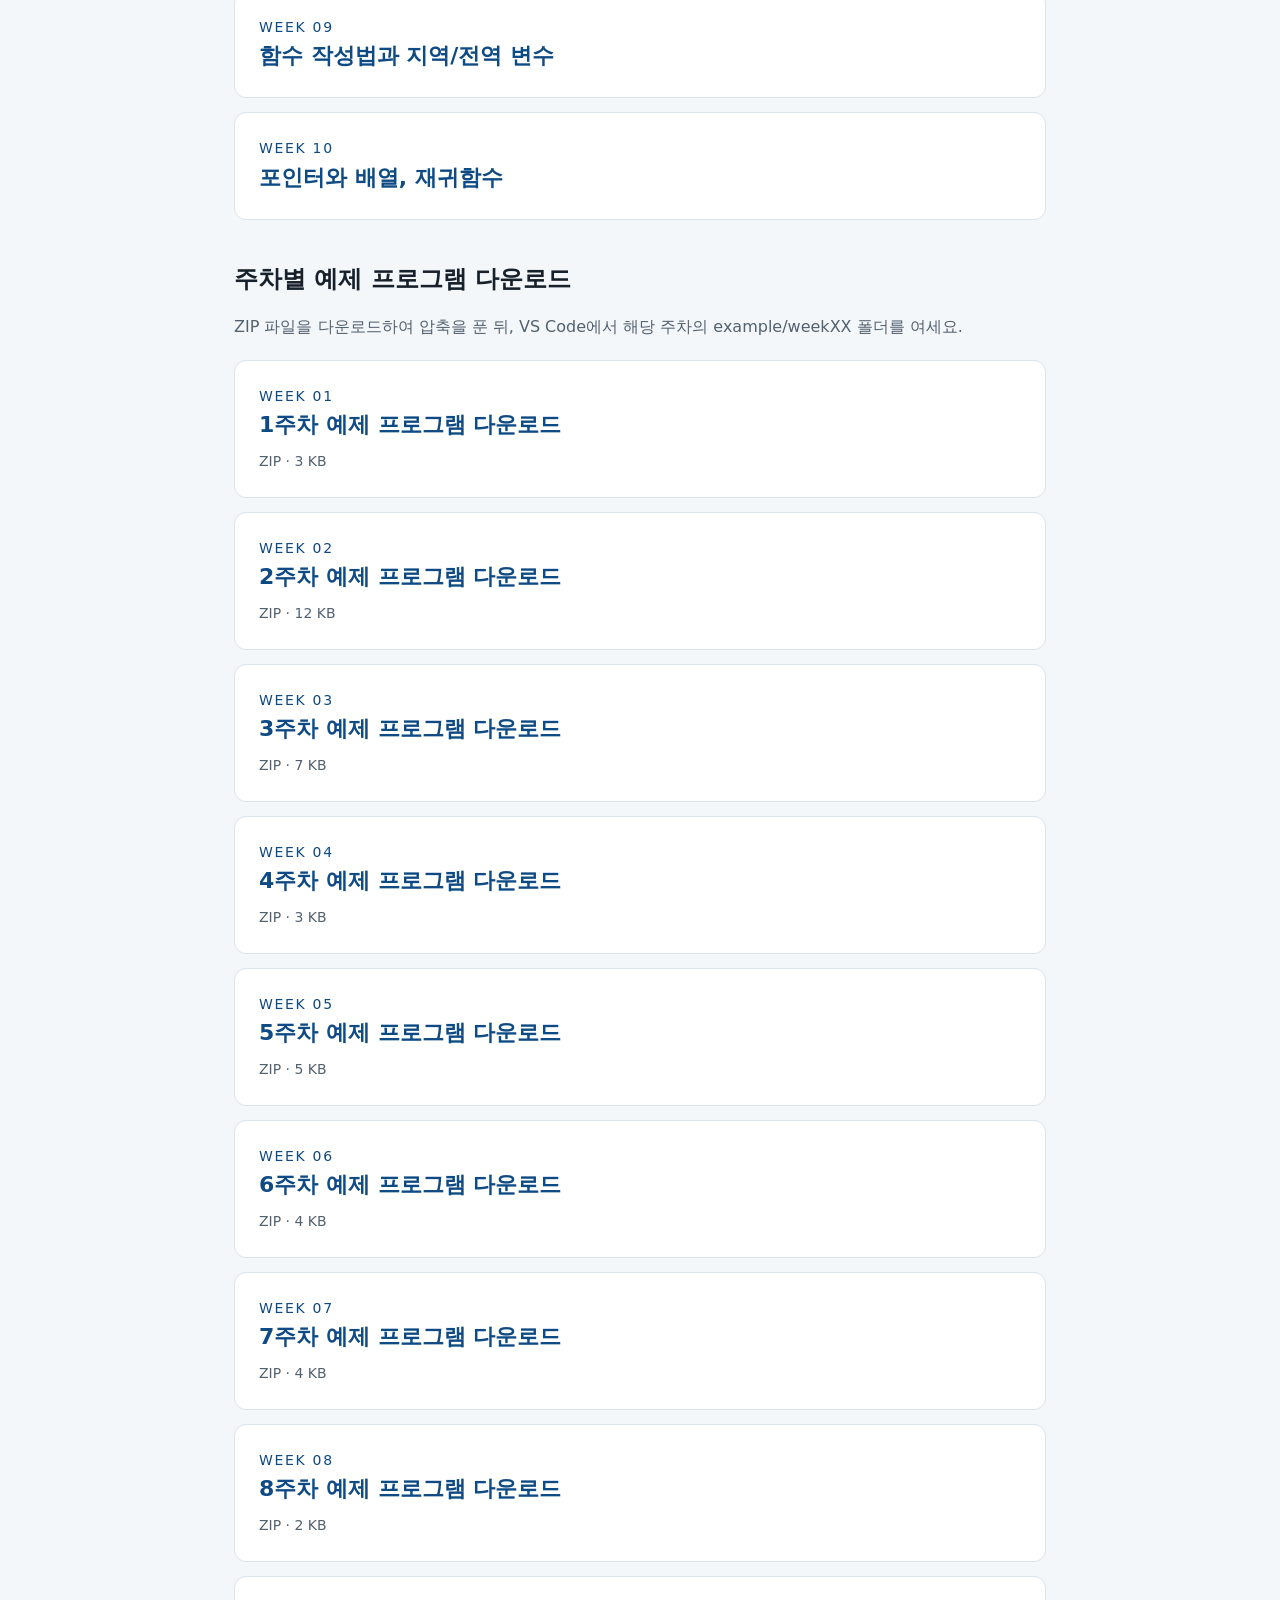
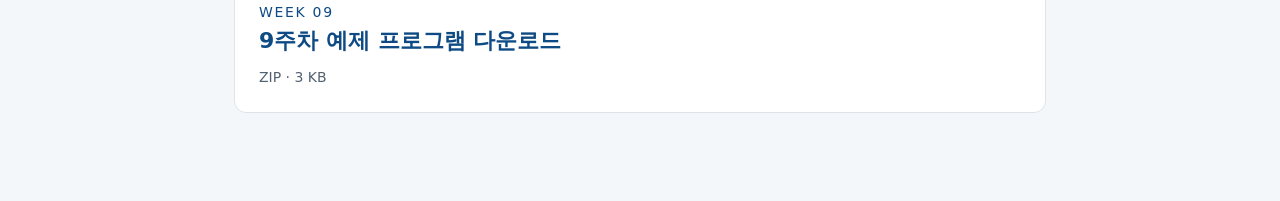
==== commit b869bde8: "Update Week 10 exercises and final exam notice" ====
--- a/c-programming/index.html
+++ b/c-programming/index.html
@@ -4,8 +4,9 @@
 <style>
 *{box-sizing:border-box}body{margin:0;background:#f4f7fa;color:#17212b;font-family:system-ui,sans-serif;line-height:1.6}main{max-width:860px;margin:0 auto;padding:72px 24px}img{max-width:240px;width:65%;margin-bottom:32px}h1{font-size:clamp(28px,5vw,44px);margin:8px 0}p{color:#526170}ul{list-style:none;padding:0;margin-top:36px}li{margin:14px 0}a{display:block;padding:24px;border:1px solid #dce3e9;border-radius:12px;background:white;color:#0e4a84;text-decoration:none}a:hover{border-color:#0e4a84}a:focus-visible{outline:3px solid #0e4a84;outline-offset:4px}a span{display:block;font-size:14px;letter-spacing:.12em}a strong{font-size:22px}
 section{margin-top:40px}h2{font-size:24px;margin-bottom:10px}section ul{margin-top:20px}a small{display:block;color:#526170;margin-top:8px;font-size:14px}
+.exam-notice{padding:20px 24px;background:#fff;border:1px solid #dce3e9;border-left:5px solid #0e4a84;border-radius:12px}.exam-notice h2{margin:0 0 8px;color:#0e4a84}.exam-notice p{margin:4px 0;color:#17212b}.exam-notice strong{display:inline-block;min-width:3em}
 </style></head>
-<body><main><img src="./logo/HYU_logotype_ERICA_blue_kor_eng.svg" alt="한양대학교 ERICA"><p>2026학년도 2학기</p><h1>C프로그래밍 강의 자료</h1><section aria-labelledby="lectures-title"><h2 id="lectures-title">주차별 강의 슬라이드</h2><p>주차를 선택하면 강의 슬라이드가 열립니다.</p><ul><li><a href="./week01.html"><span>WEEK 01</span><strong>C프로그래밍 개요</strong></a></li>
+<body><main><img src="./logo/HYU_logotype_ERICA_blue_kor_eng.svg" alt="한양대학교 ERICA"><p>2026학년도 2학기</p><h1>C프로그래밍 강의 자료</h1><section class="exam-notice" aria-labelledby="exam-notice-title"><h2 id="exam-notice-title">기말고사 안내</h2><p><strong>일시</strong> 2026년 12월 14일(월) 오후 2시 30분</p><p><strong>장소</strong> 제1공학관 202호</p></section><section aria-labelledby="lectures-title"><h2 id="lectures-title">주차별 강의 슬라이드</h2><p>주차를 선택하면 강의 슬라이드가 열립니다.</p><ul><li><a href="./week01.html"><span>WEEK 01</span><strong>C프로그래밍 개요</strong></a></li>
 <li><a href="./week02.html"><span>WEEK 02</span><strong>변수, 자료형, 상수, 연산자</strong></a></li>
 <li><a href="./week03.html"><span>WEEK 03</span><strong>형 변환, 형식 지정자, 입출력 함수</strong></a></li>
 <li><a href="./week04.html"><span>WEEK 04</span><strong>조건문</strong></a></li>
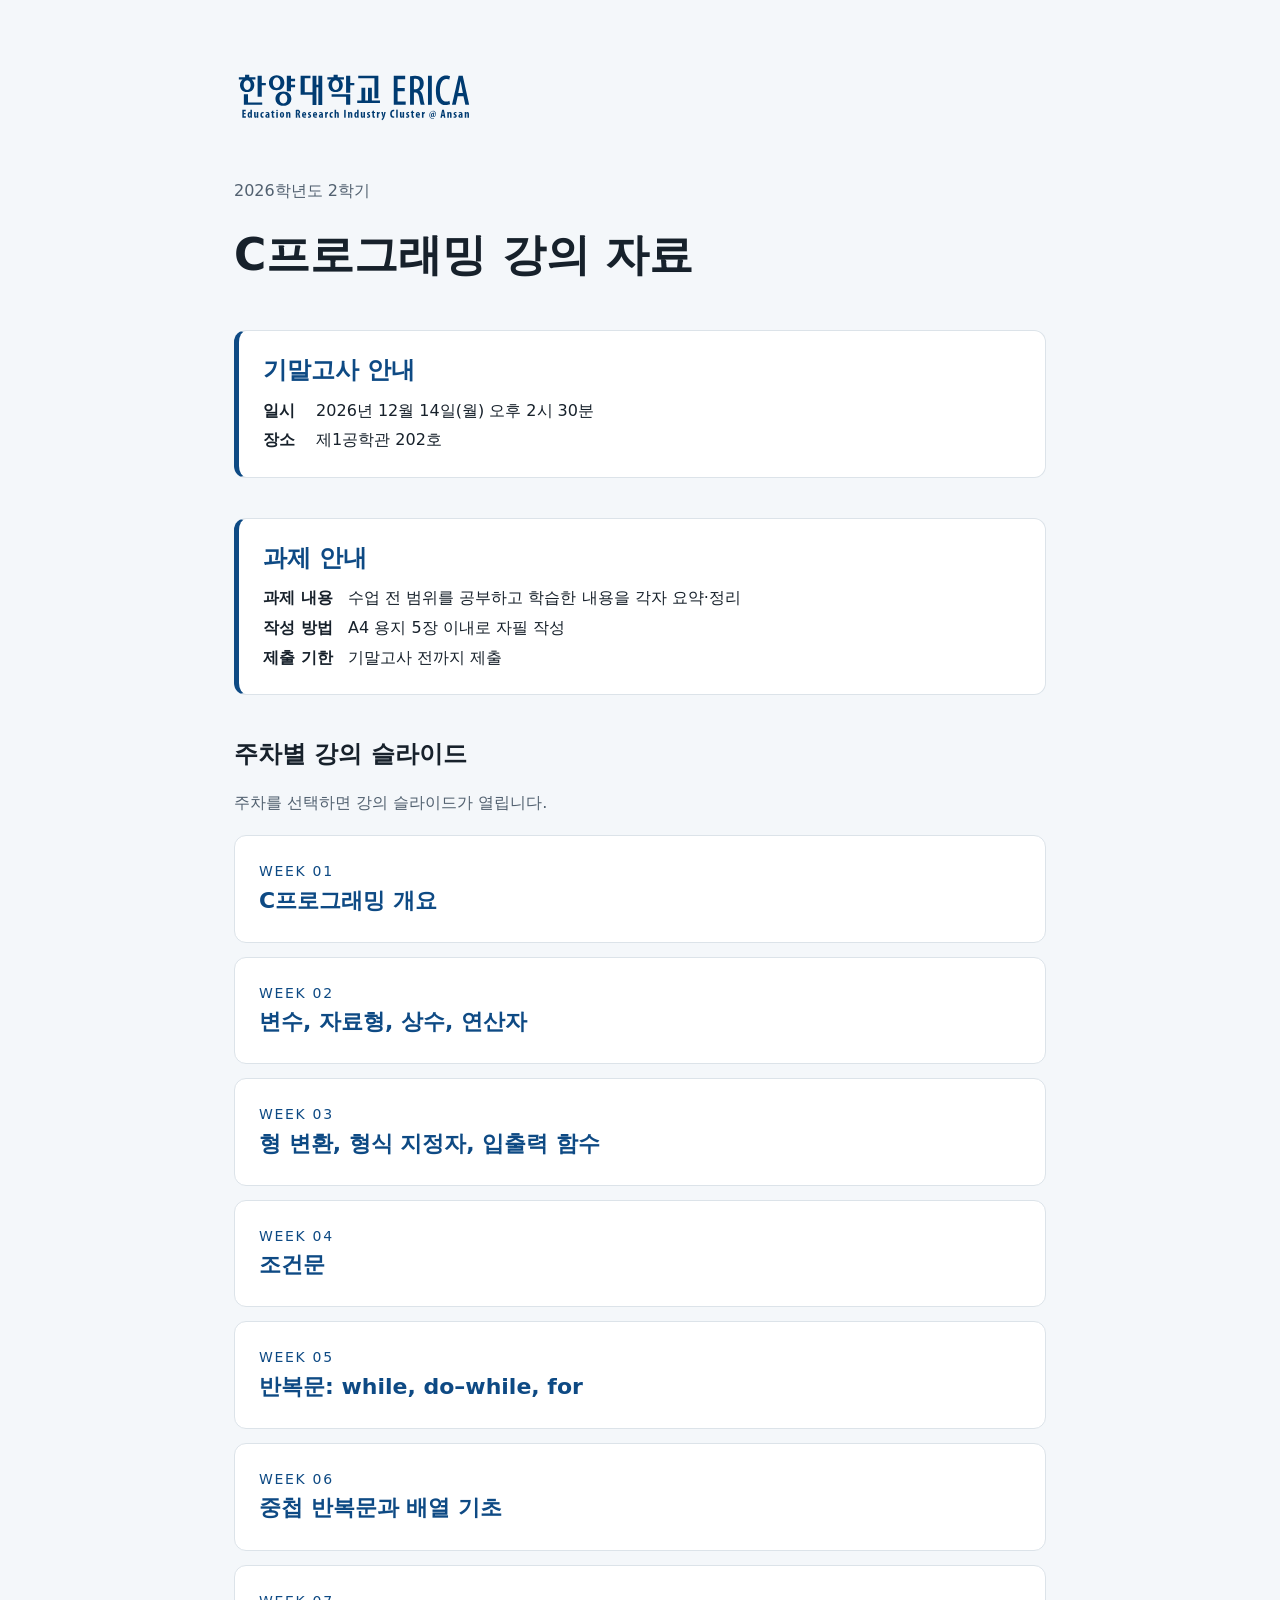
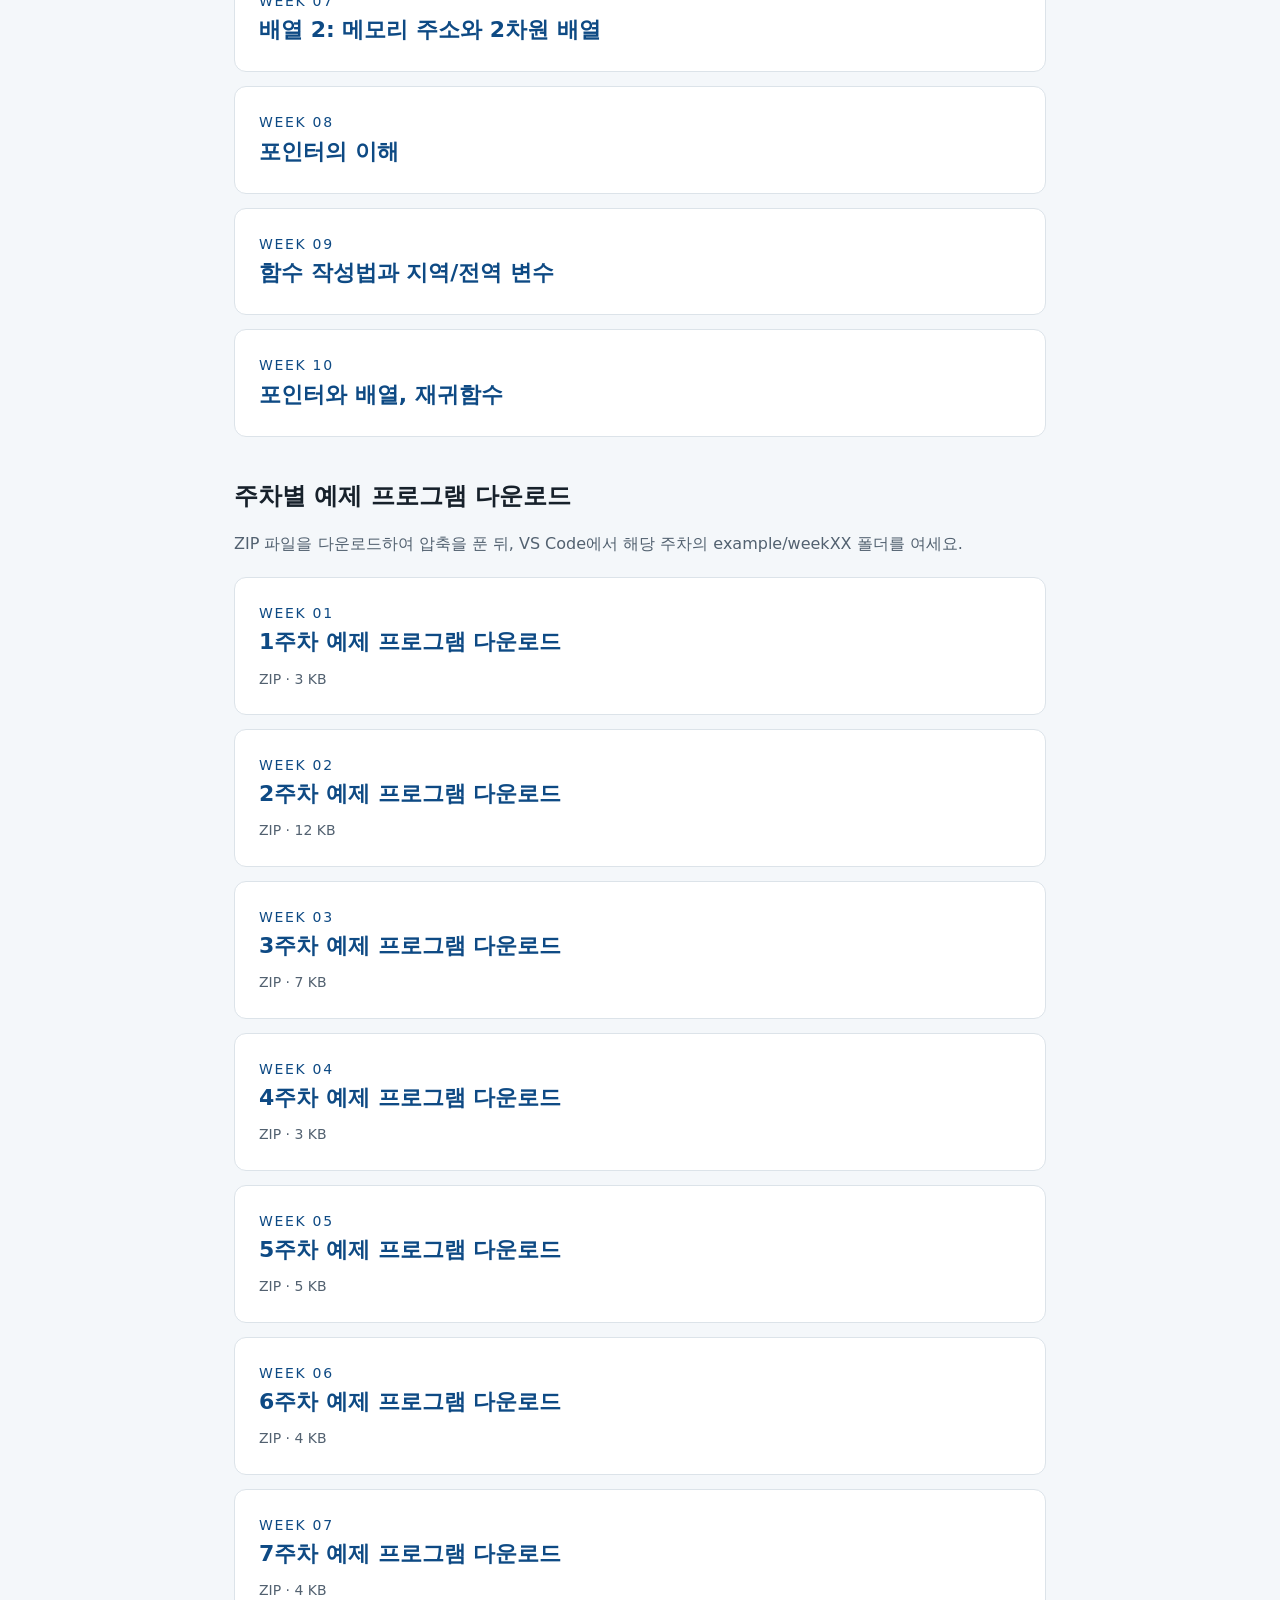
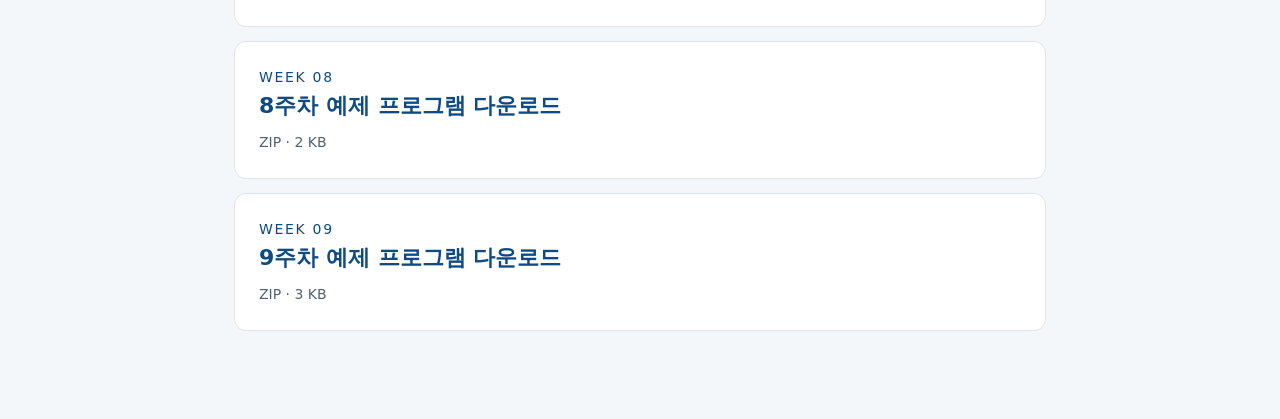
==== commit 61435f33: "Add course assignment notice" ====
--- a/c-programming/index.html
+++ b/c-programming/index.html
@@ -4,9 +4,9 @@
 <style>
 *{box-sizing:border-box}body{margin:0;background:#f4f7fa;color:#17212b;font-family:system-ui,sans-serif;line-height:1.6}main{max-width:860px;margin:0 auto;padding:72px 24px}img{max-width:240px;width:65%;margin-bottom:32px}h1{font-size:clamp(28px,5vw,44px);margin:8px 0}p{color:#526170}ul{list-style:none;padding:0;margin-top:36px}li{margin:14px 0}a{display:block;padding:24px;border:1px solid #dce3e9;border-radius:12px;background:white;color:#0e4a84;text-decoration:none}a:hover{border-color:#0e4a84}a:focus-visible{outline:3px solid #0e4a84;outline-offset:4px}a span{display:block;font-size:14px;letter-spacing:.12em}a strong{font-size:22px}
 section{margin-top:40px}h2{font-size:24px;margin-bottom:10px}section ul{margin-top:20px}a small{display:block;color:#526170;margin-top:8px;font-size:14px}
-.exam-notice{padding:20px 24px;background:#fff;border:1px solid #dce3e9;border-left:5px solid #0e4a84;border-radius:12px}.exam-notice h2{margin:0 0 8px;color:#0e4a84}.exam-notice p{margin:4px 0;color:#17212b}.exam-notice strong{display:inline-block;min-width:3em}
+.exam-notice,.assignment-notice{padding:20px 24px;background:#fff;border:1px solid #dce3e9;border-left:5px solid #0e4a84;border-radius:12px}.exam-notice h2,.assignment-notice h2{margin:0 0 8px;color:#0e4a84}.exam-notice p,.assignment-notice p{margin:4px 0;color:#17212b}.exam-notice strong,.assignment-notice strong{display:inline-block;min-width:3em}.assignment-notice strong{min-width:5em}
 </style></head>
-<body><main><img src="./logo/HYU_logotype_ERICA_blue_kor_eng.svg" alt="한양대학교 ERICA"><p>2026학년도 2학기</p><h1>C프로그래밍 강의 자료</h1><section class="exam-notice" aria-labelledby="exam-notice-title"><h2 id="exam-notice-title">기말고사 안내</h2><p><strong>일시</strong> 2026년 12월 14일(월) 오후 2시 30분</p><p><strong>장소</strong> 제1공학관 202호</p></section><section aria-labelledby="lectures-title"><h2 id="lectures-title">주차별 강의 슬라이드</h2><p>주차를 선택하면 강의 슬라이드가 열립니다.</p><ul><li><a href="./week01.html"><span>WEEK 01</span><strong>C프로그래밍 개요</strong></a></li>
+<body><main><img src="./logo/HYU_logotype_ERICA_blue_kor_eng.svg" alt="한양대학교 ERICA"><p>2026학년도 2학기</p><h1>C프로그래밍 강의 자료</h1><section class="exam-notice" aria-labelledby="exam-notice-title"><h2 id="exam-notice-title">기말고사 안내</h2><p><strong>일시</strong> 2026년 12월 14일(월) 오후 2시 30분</p><p><strong>장소</strong> 제1공학관 202호</p></section><section class="assignment-notice" aria-labelledby="assignment-notice-title"><h2 id="assignment-notice-title">과제 안내</h2><p><strong>과제 내용</strong> 수업 전 범위를 공부하고 학습한 내용을 각자 요약·정리</p><p><strong>작성 방법</strong> A4 용지 5장 이내로 자필 작성</p><p><strong>제출 기한</strong> 기말고사 전까지 제출</p></section><section aria-labelledby="lectures-title"><h2 id="lectures-title">주차별 강의 슬라이드</h2><p>주차를 선택하면 강의 슬라이드가 열립니다.</p><ul><li><a href="./week01.html"><span>WEEK 01</span><strong>C프로그래밍 개요</strong></a></li>
 <li><a href="./week02.html"><span>WEEK 02</span><strong>변수, 자료형, 상수, 연산자</strong></a></li>
 <li><a href="./week03.html"><span>WEEK 03</span><strong>형 변환, 형식 지정자, 입출력 함수</strong></a></li>
 <li><a href="./week04.html"><span>WEEK 04</span><strong>조건문</strong></a></li>
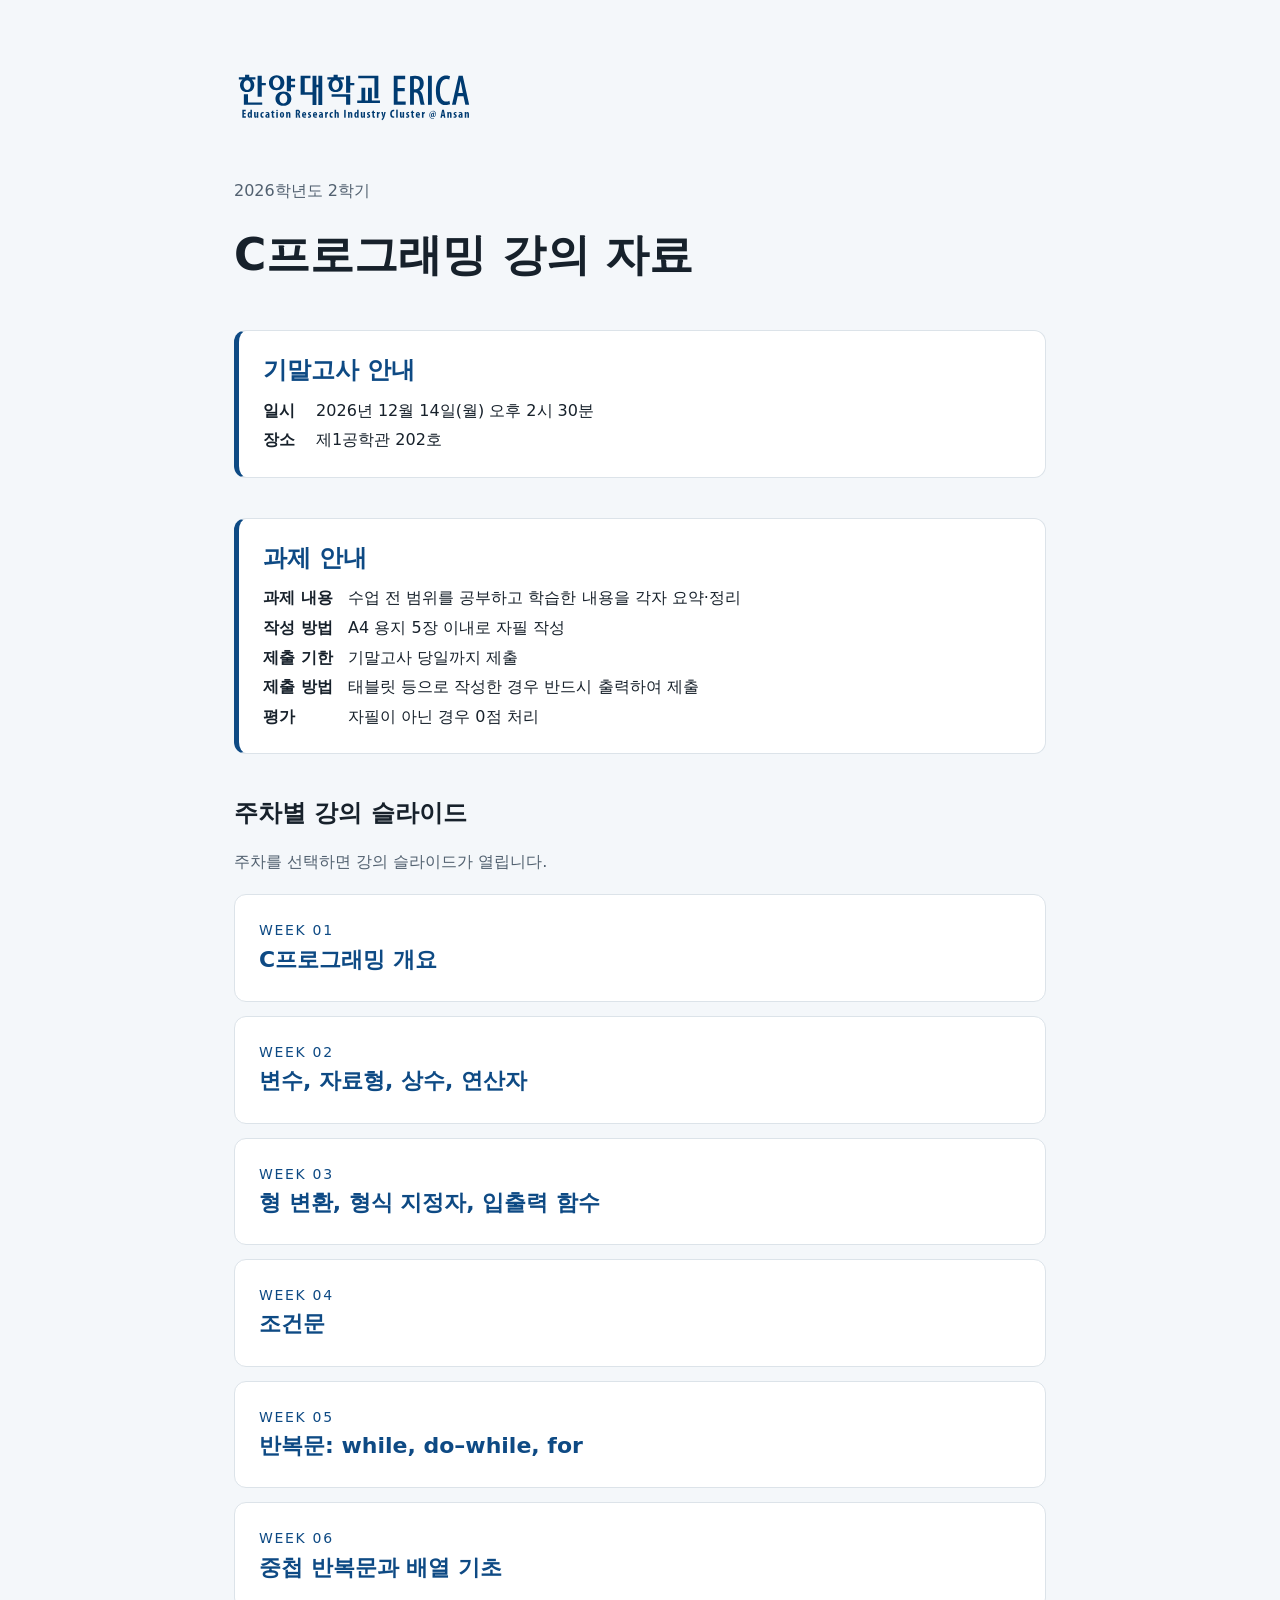
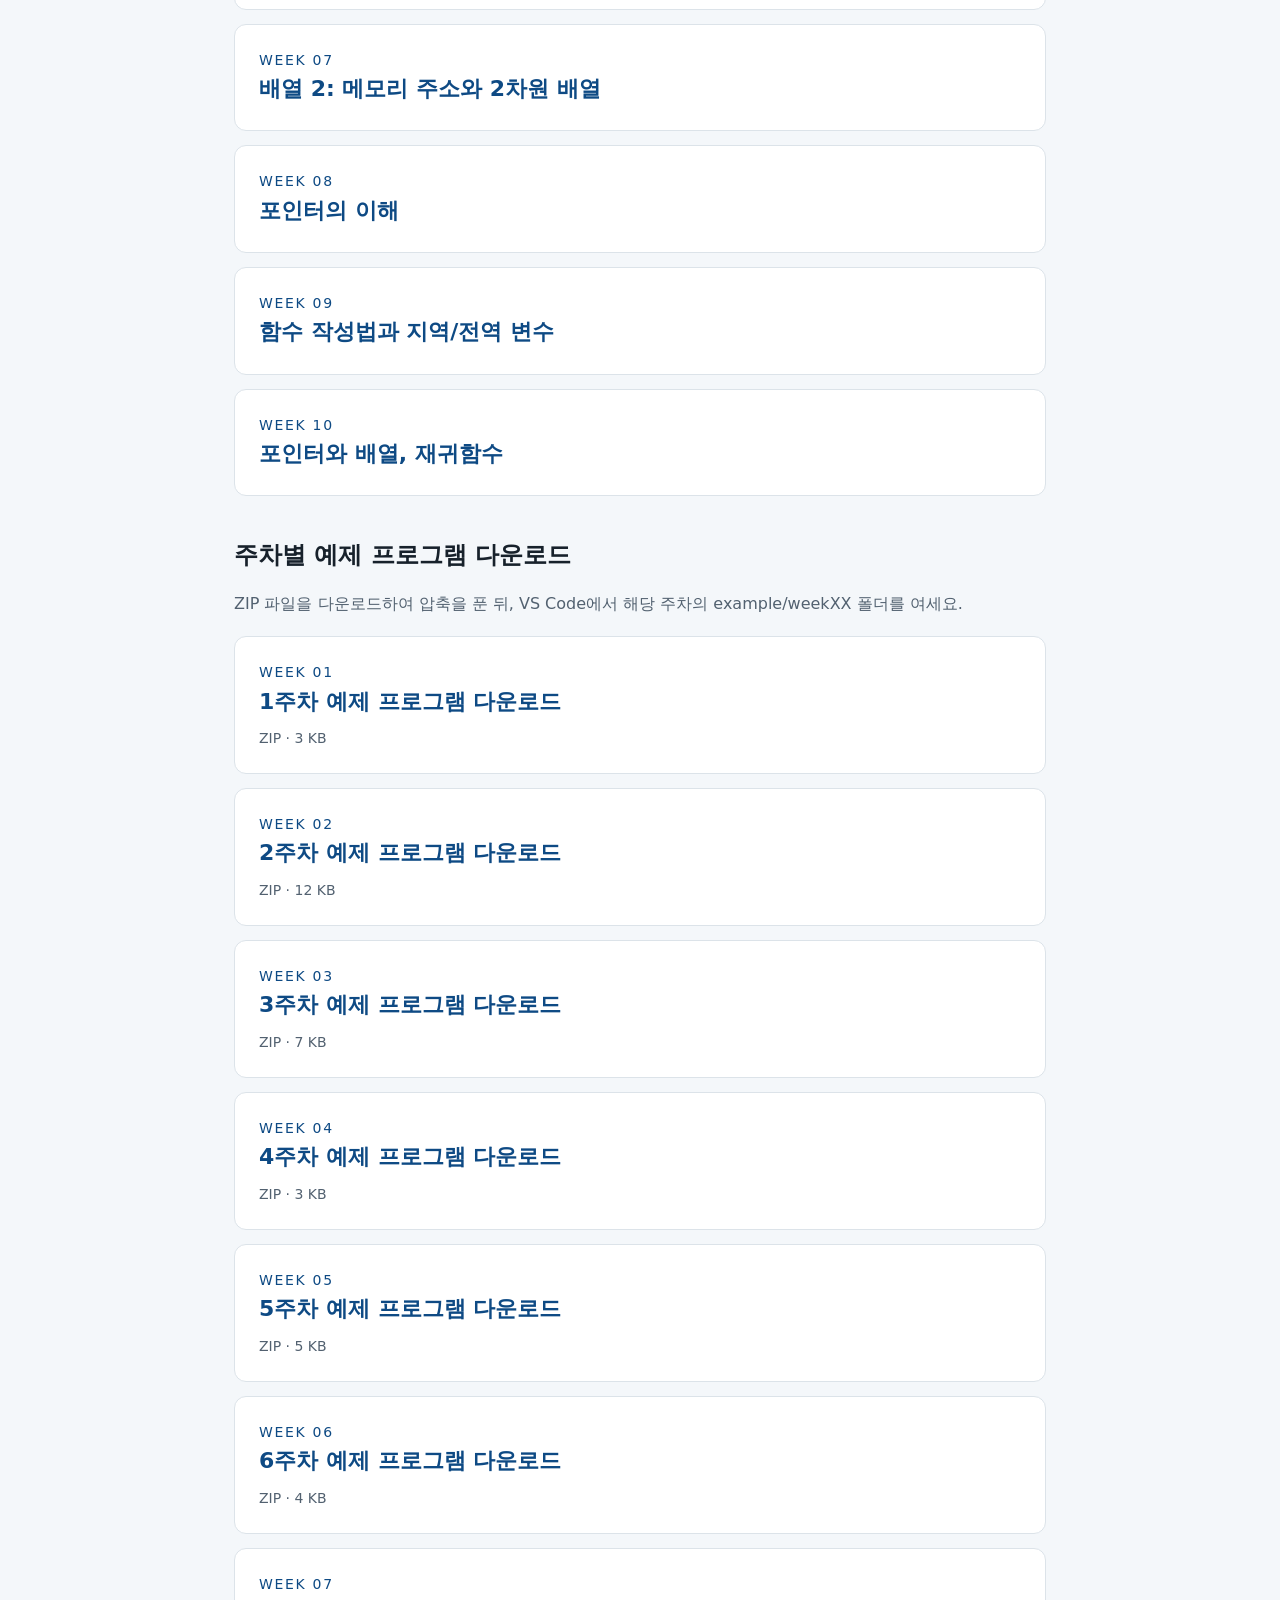
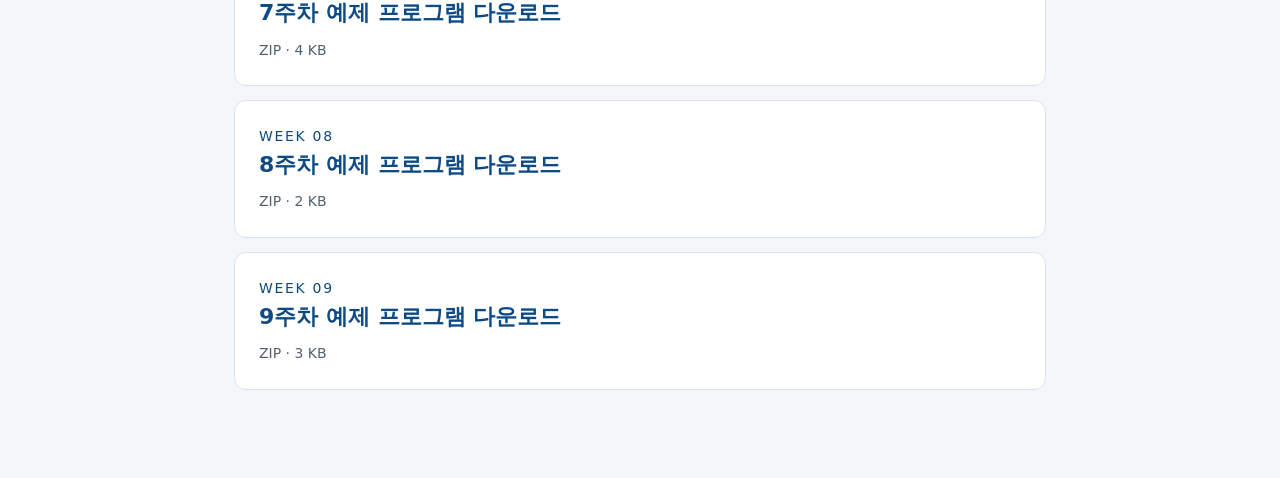
==== commit 3ce3ef8d: "Clarify assignment submission requirements" ====
--- a/c-programming/index.html
+++ b/c-programming/index.html
@@ -6,7 +6,7 @@
 section{margin-top:40px}h2{font-size:24px;margin-bottom:10px}section ul{margin-top:20px}a small{display:block;color:#526170;margin-top:8px;font-size:14px}
 .exam-notice,.assignment-notice{padding:20px 24px;background:#fff;border:1px solid #dce3e9;border-left:5px solid #0e4a84;border-radius:12px}.exam-notice h2,.assignment-notice h2{margin:0 0 8px;color:#0e4a84}.exam-notice p,.assignment-notice p{margin:4px 0;color:#17212b}.exam-notice strong,.assignment-notice strong{display:inline-block;min-width:3em}.assignment-notice strong{min-width:5em}
 </style></head>
-<body><main><img src="./logo/HYU_logotype_ERICA_blue_kor_eng.svg" alt="한양대학교 ERICA"><p>2026학년도 2학기</p><h1>C프로그래밍 강의 자료</h1><section class="exam-notice" aria-labelledby="exam-notice-title"><h2 id="exam-notice-title">기말고사 안내</h2><p><strong>일시</strong> 2026년 12월 14일(월) 오후 2시 30분</p><p><strong>장소</strong> 제1공학관 202호</p></section><section class="assignment-notice" aria-labelledby="assignment-notice-title"><h2 id="assignment-notice-title">과제 안내</h2><p><strong>과제 내용</strong> 수업 전 범위를 공부하고 학습한 내용을 각자 요약·정리</p><p><strong>작성 방법</strong> A4 용지 5장 이내로 자필 작성</p><p><strong>제출 기한</strong> 기말고사 전까지 제출</p></section><section aria-labelledby="lectures-title"><h2 id="lectures-title">주차별 강의 슬라이드</h2><p>주차를 선택하면 강의 슬라이드가 열립니다.</p><ul><li><a href="./week01.html"><span>WEEK 01</span><strong>C프로그래밍 개요</strong></a></li>
+<body><main><img src="./logo/HYU_logotype_ERICA_blue_kor_eng.svg" alt="한양대학교 ERICA"><p>2026학년도 2학기</p><h1>C프로그래밍 강의 자료</h1><section class="exam-notice" aria-labelledby="exam-notice-title"><h2 id="exam-notice-title">기말고사 안내</h2><p><strong>일시</strong> 2026년 12월 14일(월) 오후 2시 30분</p><p><strong>장소</strong> 제1공학관 202호</p></section><section class="assignment-notice" aria-labelledby="assignment-notice-title"><h2 id="assignment-notice-title">과제 안내</h2><p><strong>과제 내용</strong> 수업 전 범위를 공부하고 학습한 내용을 각자 요약·정리</p><p><strong>작성 방법</strong> A4 용지 5장 이내로 자필 작성</p><p><strong>제출 기한</strong> 기말고사 당일까지 제출</p><p><strong>제출 방법</strong> 태블릿 등으로 작성한 경우 반드시 출력하여 제출</p><p><strong>평가</strong> 자필이 아닌 경우 0점 처리</p></section><section aria-labelledby="lectures-title"><h2 id="lectures-title">주차별 강의 슬라이드</h2><p>주차를 선택하면 강의 슬라이드가 열립니다.</p><ul><li><a href="./week01.html"><span>WEEK 01</span><strong>C프로그래밍 개요</strong></a></li>
 <li><a href="./week02.html"><span>WEEK 02</span><strong>변수, 자료형, 상수, 연산자</strong></a></li>
 <li><a href="./week03.html"><span>WEEK 03</span><strong>형 변환, 형식 지정자, 입출력 함수</strong></a></li>
 <li><a href="./week04.html"><span>WEEK 04</span><strong>조건문</strong></a></li>
